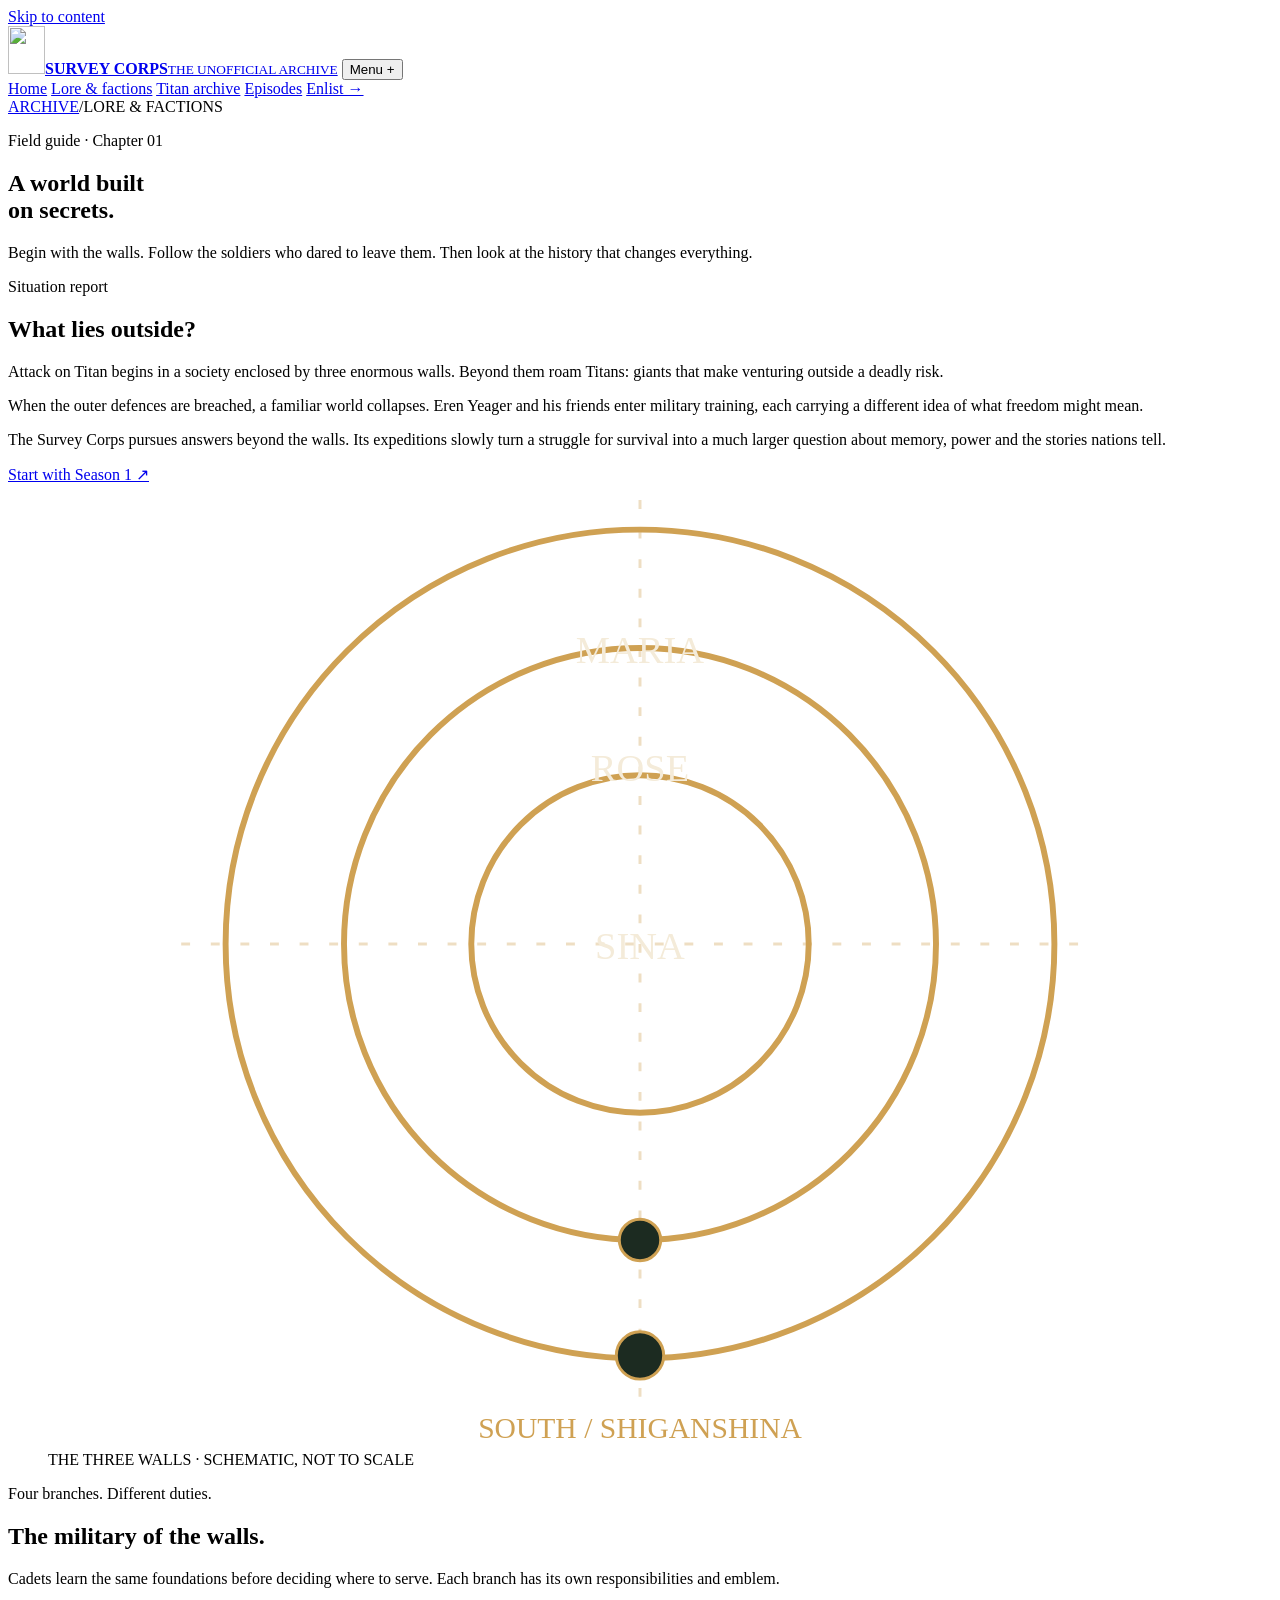
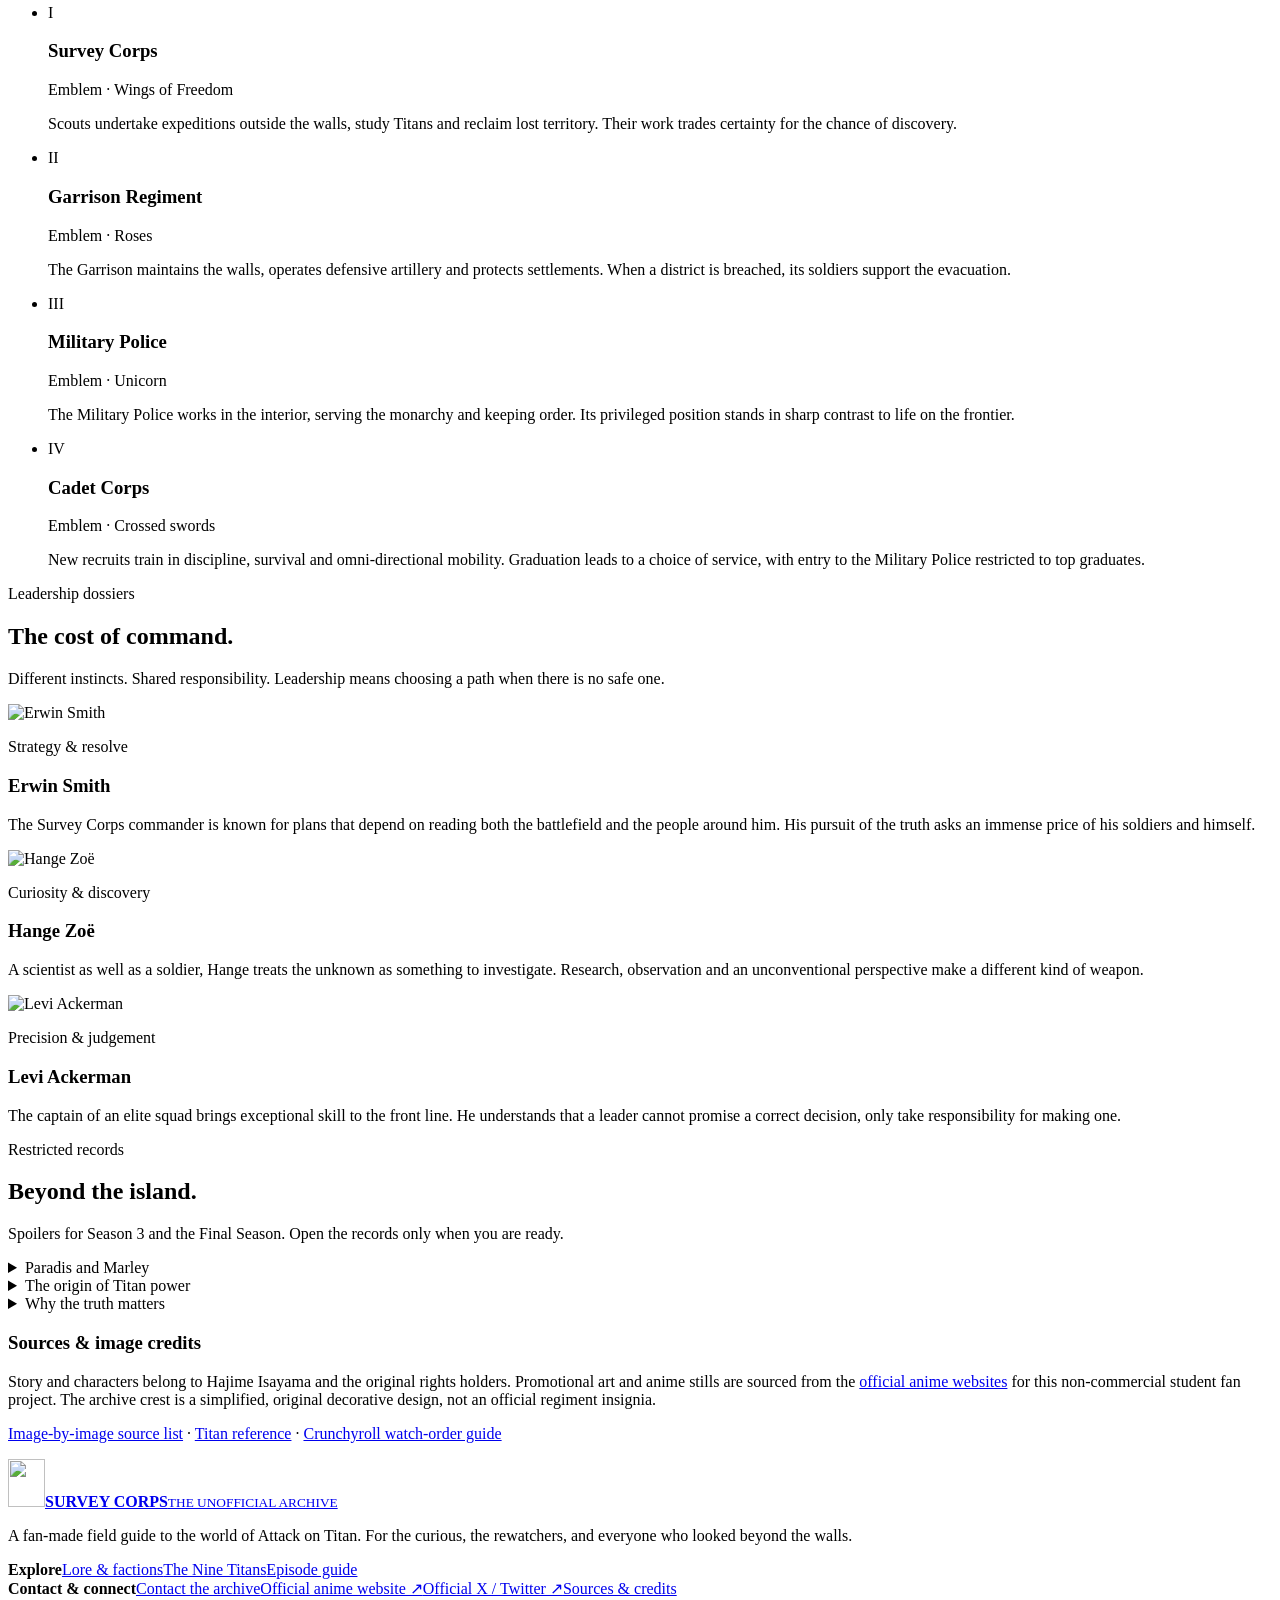
==== about.html @ bf4da9f1 "Add five-page Attack on Titan archive and report" ====
<!doctype html>
<html lang="en">
  <head>
    <meta charset="utf-8" />
    <meta name="viewport" content="width=device-width, initial-scale=1" />
    <meta
      name="description"
      content="Understand the world of Attack on Titan, its military branches and the leaders of the Survey Corps."
    />
    <meta name="theme-color" content="#1e392a" />
    <title>Lore & factions | Survey Corps Archive</title>
    <link rel="icon" href="assets/crest.svg" type="image/svg+xml" />
    <link rel="stylesheet" href="vendor/bootstrap.min.css" />
    <link rel="stylesheet" href="css/fonts.css" />
    <link rel="stylesheet" href="css/style.css" />
    <script src="js/main.js" defer></script>
  </head>
  <body>
    <a class="skip-link" href="#main">Skip to content</a>
    <header class="site-header">
      <div class="container header-inner">
        <a class="brand" href="index.html"
          ><img src="assets/crest.svg" alt="" width="37" height="48" /><span
            ><strong>SURVEY CORPS</strong
            ><small>THE UNOFFICIAL ARCHIVE</small></span
          ></a
        >
        <button
          class="menu-toggle"
          type="button"
          aria-expanded="false"
          aria-controls="main-navigation"
        >
          Menu +
        </button>
        <nav class="site-nav" id="main-navigation" aria-label="Main navigation">
          <a href="index.html">Home</a>
          <a href="about.html" aria-current="page">Lore & factions</a>
          <a href="titans.html">Titan archive</a>
          <a href="episodes.html">Episodes</a>
          <a href="join.html" class="nav-enlist">Enlist →</a>
        </nav>
      </div>
    </header>
    <main id="main">
      <section class="page-intro">
        <div class="container">
          <nav class="breadcrumb-line" aria-label="Breadcrumb">
            <a href="index.html">ARCHIVE</a><span aria-hidden="true">/</span
            ><span>LORE & FACTIONS</span>
          </nav>
          <p class="eyebrow">Field guide · Chapter 01</p>
          <h1>A world built<br />on secrets.</h1>
          <p class="lead mb-0">
            Begin with the walls. Follow the soldiers who dared to leave them.
            Then look at the history that changes everything.
          </p>
        </div>
      </section>
      <section class="section">
        <div class="container split-layout">
          <div class="lore-prose">
            <p class="eyebrow">Situation report</p>
            <h2>What lies outside?</h2>
            <p>
              Attack on Titan begins in a society enclosed by three enormous
              walls. Beyond them roam Titans: giants that make venturing outside
              a deadly risk.
            </p>
            <p>
              When the outer defences are breached, a familiar world collapses.
              Eren Yeager and his friends enter military training, each carrying
              a different idea of what freedom might mean.
            </p>
            <p>
              The Survey Corps pursues answers beyond the walls. Its expeditions
              slowly turn a struggle for survival into a much larger question
              about memory, power and the stories nations tell.
            </p>
            <a class="text-link" href="episodes.html">Start with Season 1 ↗</a>
          </div>
          <figure class="map-panel m-0">
            <svg
              viewBox="0 0 400 320"
              role="img"
              aria-labelledby="map-title map-desc"
            >
              <title id="map-title">The three concentric walls</title>
              <desc id="map-desc">
                Wall Maria is the outer ring, Wall Rose the middle ring and Wall
                Sina the inner ring. The diagram is not to scale.
              </desc>
              <g fill="none" stroke="#cfa153">
                <circle cx="200" cy="150" r="140" stroke-width="2" />
                <circle cx="200" cy="150" r="100" stroke-width="2" />
                <circle cx="200" cy="150" r="57" stroke-width="2" />
                <path
                  d="M200 0v305M45 150h310"
                  stroke-dasharray="3 7"
                  opacity=".35"
                />
                <circle cx="200" cy="289" r="8" fill="#1c2b21" />
                <circle cx="200" cy="250" r="7" fill="#1c2b21" />
              </g>
              <g
                fill="#f4ebd9"
                text-anchor="middle"
                font-family="Georgia,serif"
                font-size="13"
              >
                <text x="200" y="55">MARIA</text>
                <text x="200" y="95">ROSE</text>
                <text x="200" y="155">SINA</text>
                <text x="200" y="317" font-size="10" fill="#cfa153">
                  SOUTH / SHIGANSHINA
                </text>
              </g>
            </svg>
            <figcaption>THE THREE WALLS · SCHEMATIC, NOT TO SCALE</figcaption>
          </figure>
        </div>
      </section>
      <section class="section paper-section" id="factions">
        <div class="container">
          <div class="section-heading">
            <div>
              <p class="eyebrow">Four branches. Different duties.</p>
              <h2>The military of the walls.</h2>
            </div>
            <p>
              Cadets learn the same foundations before deciding where to serve.
              Each branch has its own responsibilities and emblem.
            </p>
          </div>
          <ul class="faction-list">
            <li>
              <span class="faction-icon" aria-hidden="true">I</span>
              <div>
                <h3>Survey Corps</h3>
                <span class="small-label">Emblem · Wings of Freedom</span>
              </div>
              <p>
                Scouts undertake expeditions outside the walls, study Titans and
                reclaim lost territory. Their work trades certainty for the
                chance of discovery.
              </p>
            </li>
            <li>
              <span class="faction-icon" aria-hidden="true">II</span>
              <div>
                <h3>Garrison Regiment</h3>
                <span class="small-label">Emblem · Roses</span>
              </div>
              <p>
                The Garrison maintains the walls, operates defensive artillery
                and protects settlements. When a district is breached, its
                soldiers support the evacuation.
              </p>
            </li>
            <li>
              <span class="faction-icon" aria-hidden="true">III</span>
              <div>
                <h3>Military Police</h3>
                <span class="small-label">Emblem · Unicorn</span>
              </div>
              <p>
                The Military Police works in the interior, serving the monarchy
                and keeping order. Its privileged position stands in sharp
                contrast to life on the frontier.
              </p>
            </li>
            <li>
              <span class="faction-icon" aria-hidden="true">IV</span>
              <div>
                <h3>Cadet Corps</h3>
                <span class="small-label">Emblem · Crossed swords</span>
              </div>
              <p>
                New recruits train in discipline, survival and omni-directional
                mobility. Graduation leads to a choice of service, with entry to
                the Military Police restricted to top graduates.
              </p>
            </li>
          </ul>
        </div>
      </section>
      <section class="section" id="commanders">
        <div class="container">
          <div class="section-heading">
            <div>
              <p class="eyebrow">Leadership dossiers</p>
              <h2>The cost of command.</h2>
            </div>
            <p>
              Different instincts. Shared responsibility. Leadership means
              choosing a path when there is no safe one.
            </p>
          </div>
          <div class="commanders">
            <article class="commander">
              <div class="commander-photo">
                <img
                  src="assets/images/erwin.png"
                  alt="Erwin Smith"
                  width="900"
                  height="507"
                  loading="lazy"
                />
              </div>
              <div>
                <p class="eyebrow">Strategy & resolve</p>
                <h3>Erwin Smith</h3>
                <p>
                  The Survey Corps commander is known for plans that depend on
                  reading both the battlefield and the people around him. His
                  pursuit of the truth asks an immense price of his soldiers and
                  himself.
                </p>
              </div>
            </article>
            <article class="commander">
              <div class="commander-photo">
                <img
                  src="assets/images/hange.png"
                  alt="Hange Zoë"
                  width="900"
                  height="507"
                  loading="lazy"
                />
              </div>
              <div>
                <p class="eyebrow">Curiosity & discovery</p>
                <h3>Hange Zoë</h3>
                <p>
                  A scientist as well as a soldier, Hange treats the unknown as
                  something to investigate. Research, observation and an
                  unconventional perspective make a different kind of weapon.
                </p>
              </div>
            </article>
            <article class="commander">
              <div class="commander-photo">
                <img
                  src="assets/images/levi.png"
                  alt="Levi Ackerman"
                  width="900"
                  height="507"
                  loading="lazy"
                />
              </div>
              <div>
                <p class="eyebrow">Precision & judgement</p>
                <h3>Levi Ackerman</h3>
                <p>
                  The captain of an elite squad brings exceptional skill to the
                  front line. He understands that a leader cannot promise a
                  correct decision, only take responsibility for making one.
                </p>
              </div>
            </article>
          </div>
        </div>
      </section>
      <section class="section pt-0">
        <div class="container">
          <p class="eyebrow">Restricted records</p>
          <h2>Beyond the island.</h2>
          <p class="spoiler-note">
            Spoilers for Season 3 and the Final Season. Open the records only
            when you are ready.
          </p>
          <details class="lore-details">
            <summary>Paradis and Marley</summary>
            <p>
              The walls stand on Paradis Island. Across the sea, Marley is a
              powerful nation that uses Titan inheritors as military assets.
              Discovering the outside world challenges the islanders’
              understanding of who they are fighting and why.
            </p>
          </details>
          <details class="lore-details">
            <summary>The origin of Titan power</summary>
            <p>
              Titan power begins with Ymir Fritz. Her legacy passes through the
              Subjects of Ymir, connecting later inheritors through the
              mysterious Paths. The Nine Titans are distinct inherited powers,
              not nine individual creatures that remain unchanged forever.
            </p>
          </details>
          <details class="lore-details">
            <summary>Why the truth matters</summary>
            <p>
              Memories can be inherited, suppressed or used as political tools.
              The series repeatedly asks how people choose a future when the
              past reaches into almost every decision.
            </p>
          </details>
          <div id="credits" class="sources-panel">
            <h3>Sources & image credits</h3>
            <p>
              Story and characters belong to Hajime Isayama and the original
              rights holders. Promotional art and anime stills are sourced from
              the
              <a
                href="https://shingeki.tv/"
                target="_blank"
                rel="noopener noreferrer"
                >official anime websites</a
              >
              for this non-commercial student fan project. The archive crest is
              a simplified, original decorative design, not an official regiment
              insignia.
            </p>
            <p>
              <a href="ASSET_SOURCES.md">Image-by-image source list</a> ·
              <a
                href="https://attackontitan.fandom.com/wiki/Nine_Titans_(Anime)"
                target="_blank"
                rel="noopener noreferrer"
                >Titan reference</a
              >
              ·
              <a
                href="https://www.crunchyroll.com/news/guides/2023/3/1/guide-attack-on-titan-watch-order"
                target="_blank"
                rel="noopener noreferrer"
                >Crunchyroll watch-order guide</a
              >
            </p>
          </div>
        </div>
      </section>
    </main>
    <footer class="site-footer">
      <div class="container">
        <div class="footer-top">
          <div class="footer-intro">
            <a class="brand" href="index.html"
              ><img src="assets/crest.svg" alt="" width="37" height="48" /><span
                ><strong>SURVEY CORPS</strong
                ><small>THE UNOFFICIAL ARCHIVE</small></span
              ></a
            >
            <p>
              A fan-made field guide to the world of Attack on Titan. For the
              curious, the rewatchers, and everyone who looked beyond the walls.
            </p>
          </div>
          <div class="footer-links">
            <div>
              <b>Explore</b><a href="about.html">Lore & factions</a
              ><a href="titans.html">The Nine Titans</a
              ><a href="episodes.html">Episode guide</a>
            </div>
            <div>
              <b>Contact & connect</b
              ><a href="join.html#contact">Contact the archive</a
              ><a
                href="https://shingeki.tv/"
                target="_blank"
                rel="noopener noreferrer"
                >Official anime website ↗</a
              ><a
                href="https://x.com/anime_shingeki"
                target="_blank"
                rel="noopener noreferrer"
                >Official X / Twitter ↗</a
              ><a href="about.html#credits">Sources & credits</a>
            </div>
          </div>
        </div>
        <div class="footer-bottom">
          <span>© 2026 Survey Corps Archive · SE-2540 student project.</span
          ><span
            >Attack on Titan © Hajime Isayama / Kodansha and the anime
            production committees. Unofficial fan site.</span
          >
        </div>
      </div>
    </footer>
  </body>
</html>
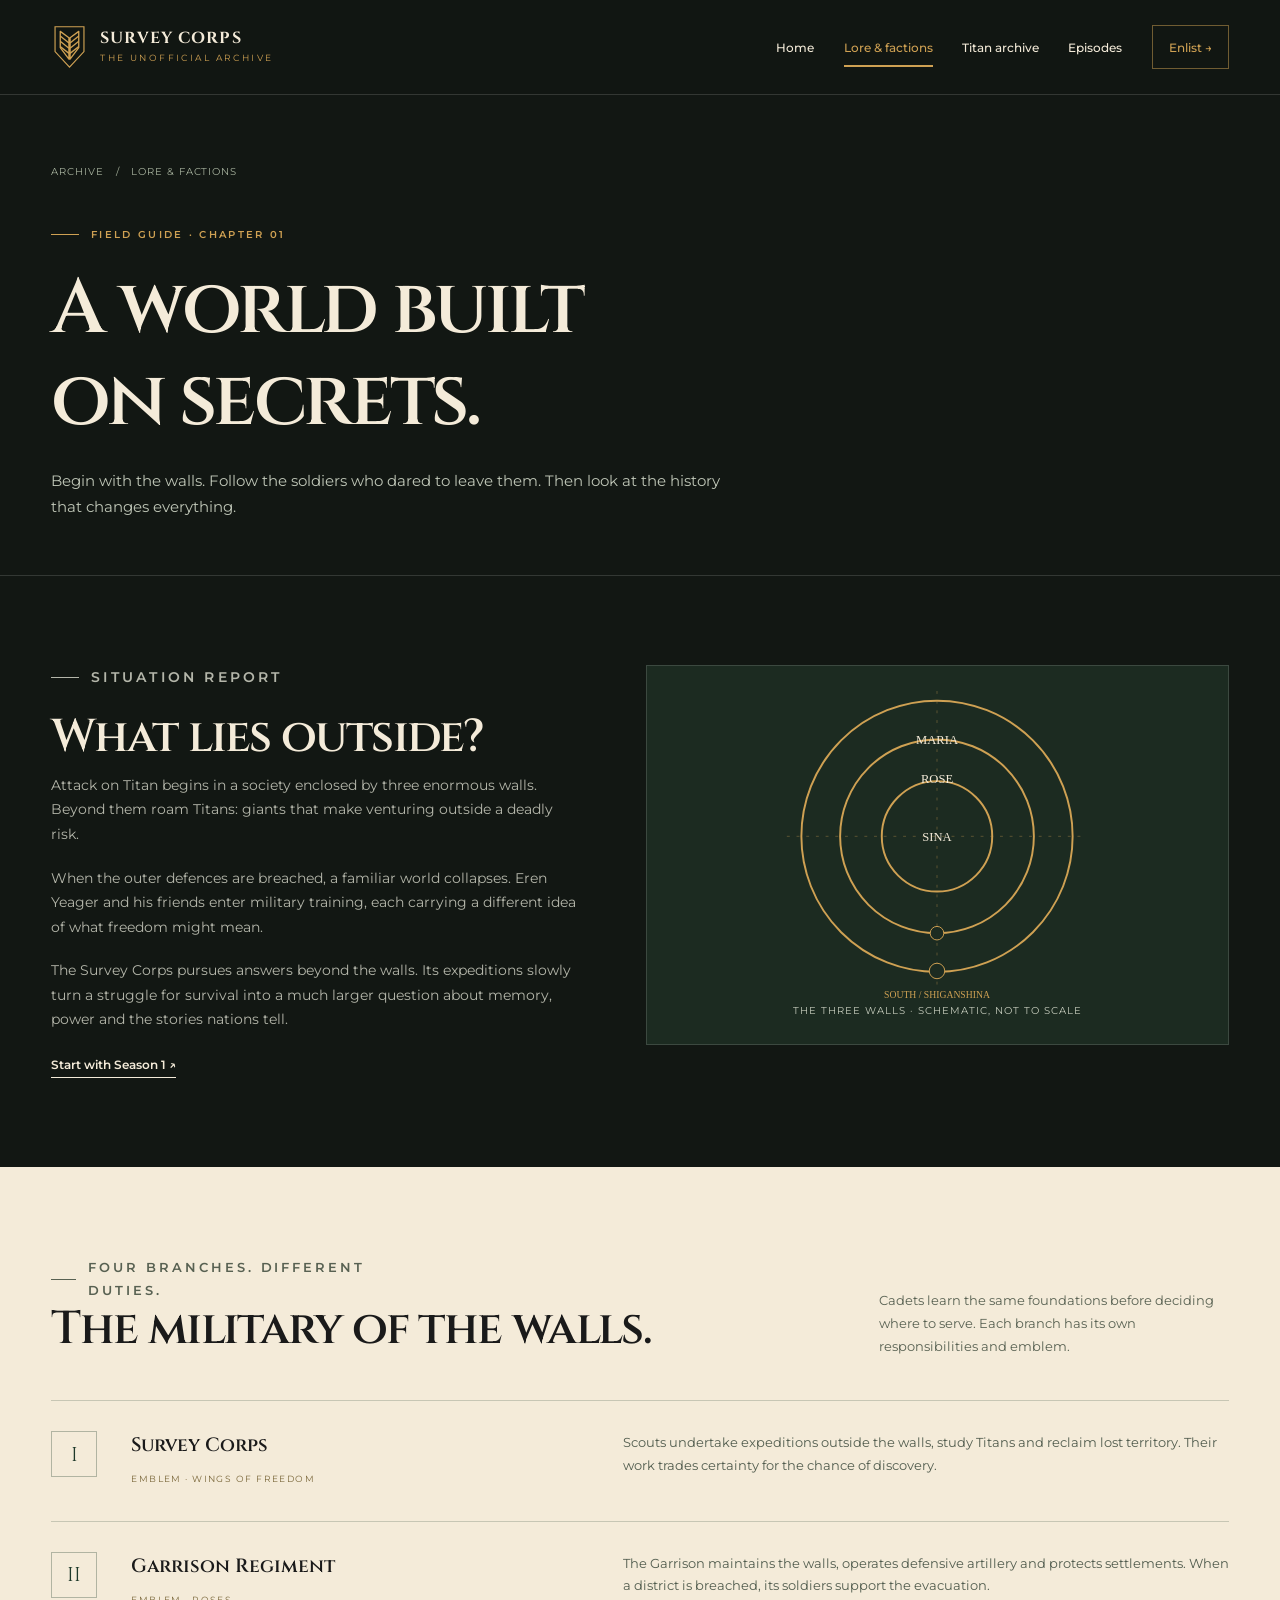
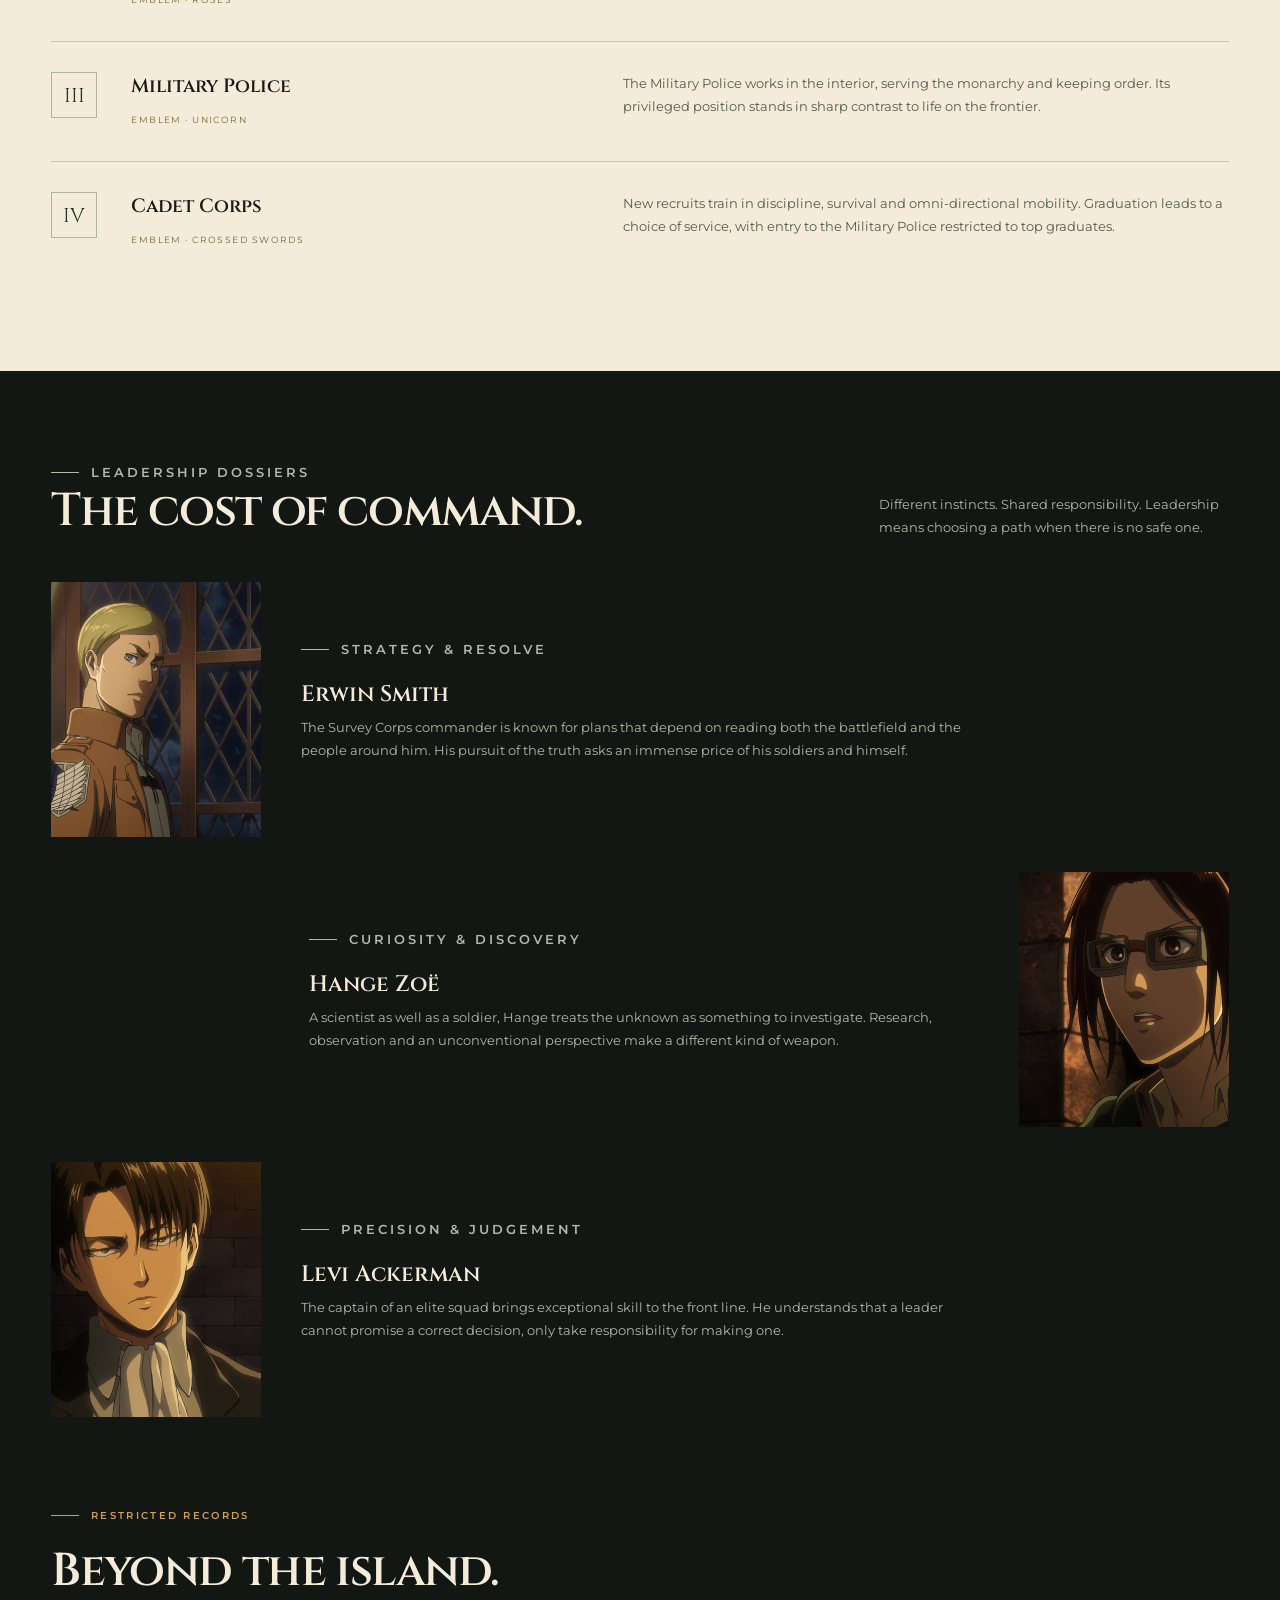
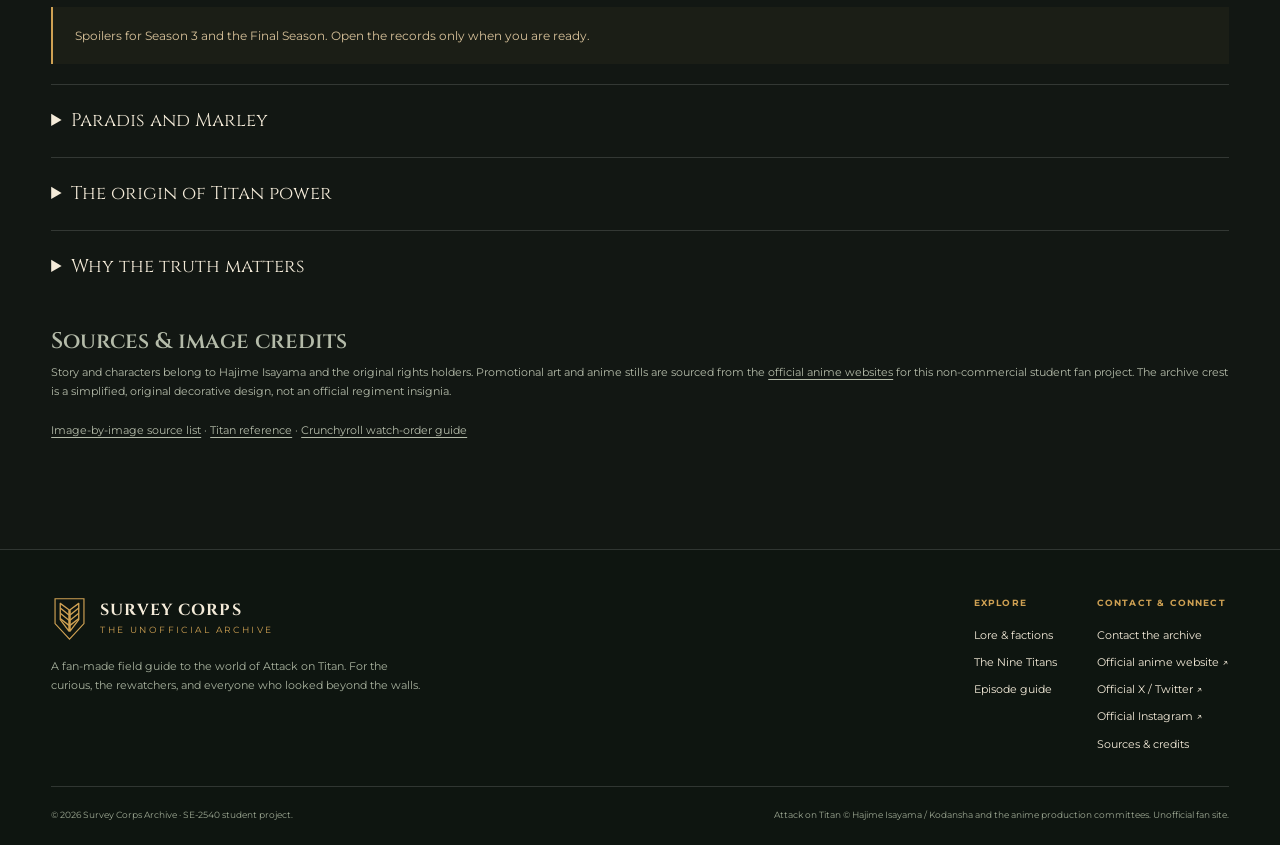
==== commit d6b6693c: "Finalize gallery captions, social links and verification" ====
--- a/about.html
+++ b/about.html
@@ -365,6 +365,7 @@
                 target="_blank"
                 rel="noopener noreferrer"
                 >Official X / Twitter ↗</a
+              ><a href="https://www.instagram.com/anime_shingeki_official" target="_blank" rel="noopener noreferrer">Official Instagram ↗</a
               ><a href="about.html#credits">Sources & credits</a>
             </div>
           </div>
--- a/css/fonts.css
+++ b/css/fonts.css
@@ -0,0 +1,56 @@
+@font-face {
+  font-family: "Cinzel";
+  font-style: normal;
+  font-weight: 400;
+  font-display: swap;
+  src: url(../assets/fonts/font-0.ttf) format("truetype");
+}
+@font-face {
+  font-family: "Cinzel";
+  font-style: normal;
+  font-weight: 500;
+  font-display: swap;
+  src: url(../assets/fonts/font-1.ttf) format("truetype");
+}
+@font-face {
+  font-family: "Cinzel";
+  font-style: normal;
+  font-weight: 600;
+  font-display: swap;
+  src: url(../assets/fonts/font-2.ttf) format("truetype");
+}
+@font-face {
+  font-family: "Cinzel";
+  font-style: normal;
+  font-weight: 700;
+  font-display: swap;
+  src: url(../assets/fonts/font-3.ttf) format("truetype");
+}
+@font-face {
+  font-family: "Montserrat";
+  font-style: normal;
+  font-weight: 400;
+  font-display: swap;
+  src: url(../assets/fonts/font-4.ttf) format("truetype");
+}
+@font-face {
+  font-family: "Montserrat";
+  font-style: normal;
+  font-weight: 500;
+  font-display: swap;
+  src: url(../assets/fonts/font-5.ttf) format("truetype");
+}
+@font-face {
+  font-family: "Montserrat";
+  font-style: normal;
+  font-weight: 600;
+  font-display: swap;
+  src: url(../assets/fonts/font-6.ttf) format("truetype");
+}
+@font-face {
+  font-family: "Montserrat";
+  font-style: normal;
+  font-weight: 700;
+  font-display: swap;
+  src: url(../assets/fonts/font-7.ttf) format("truetype");
+}
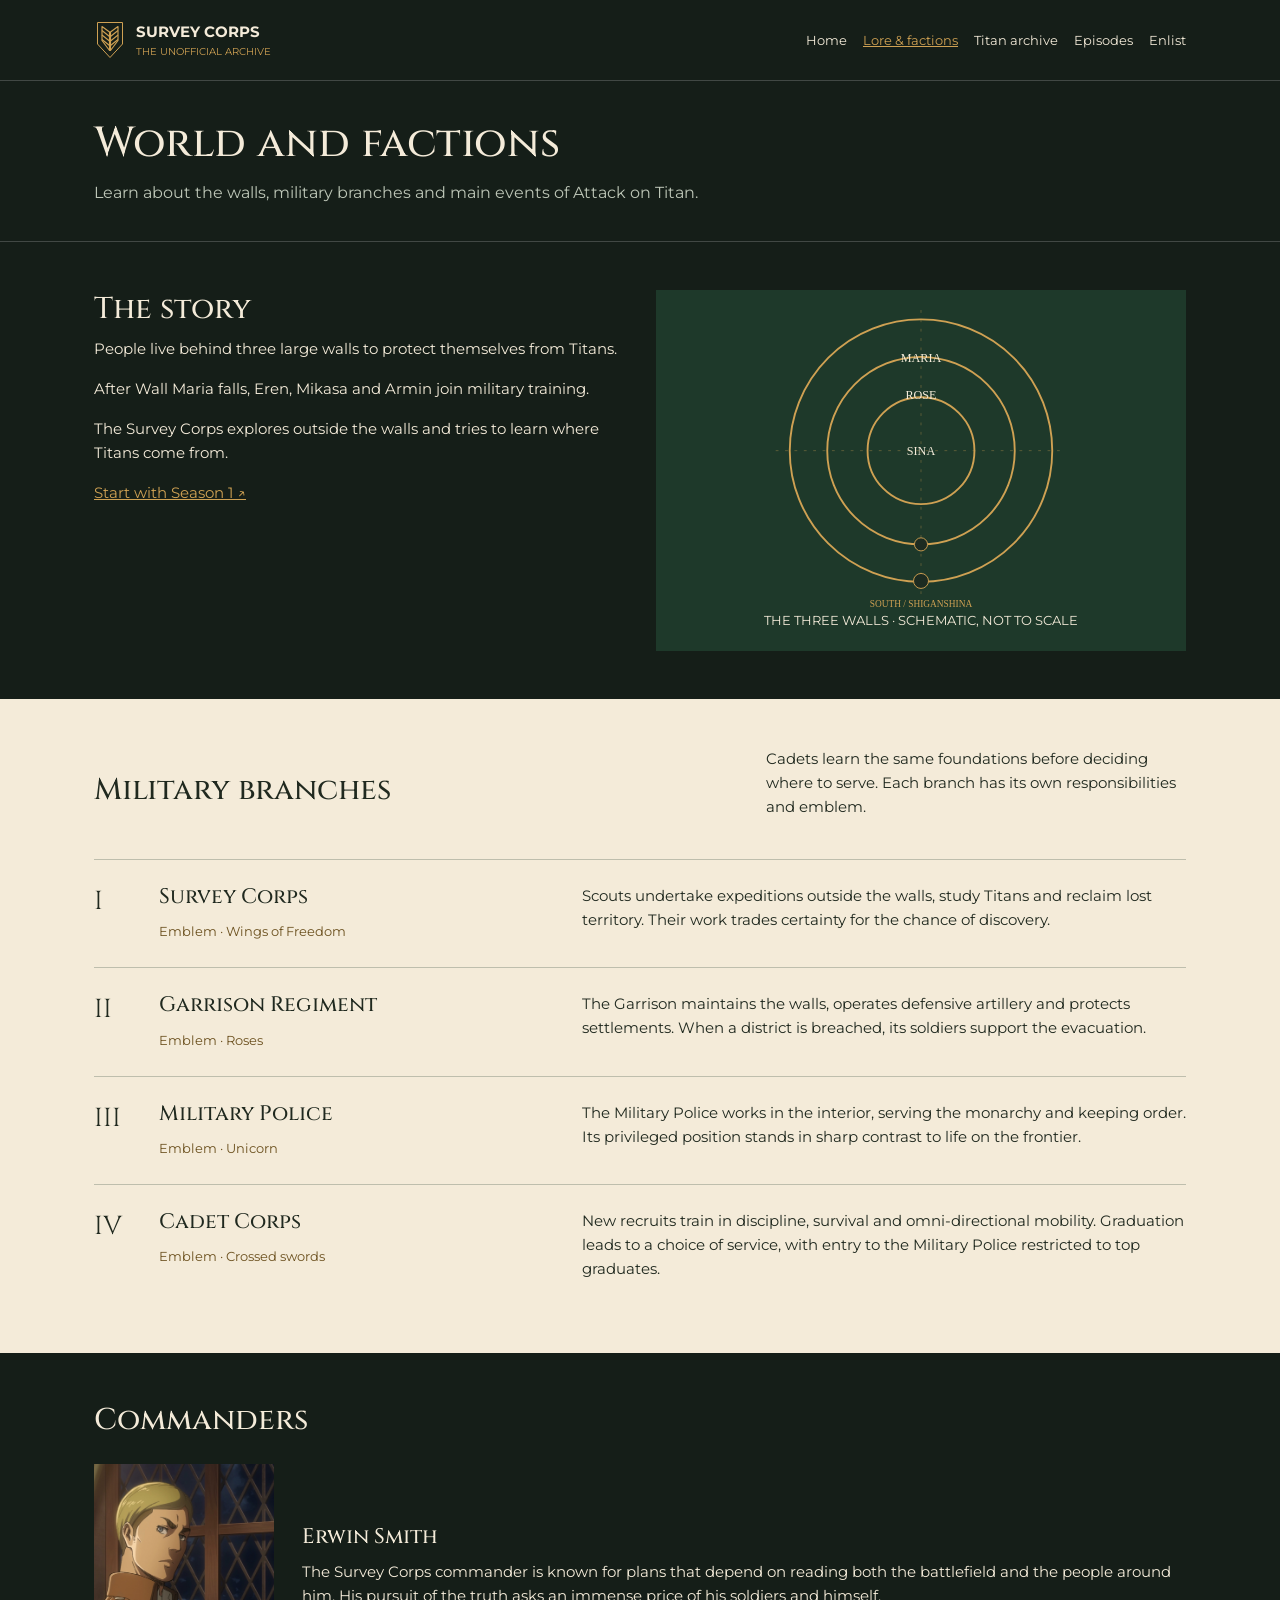
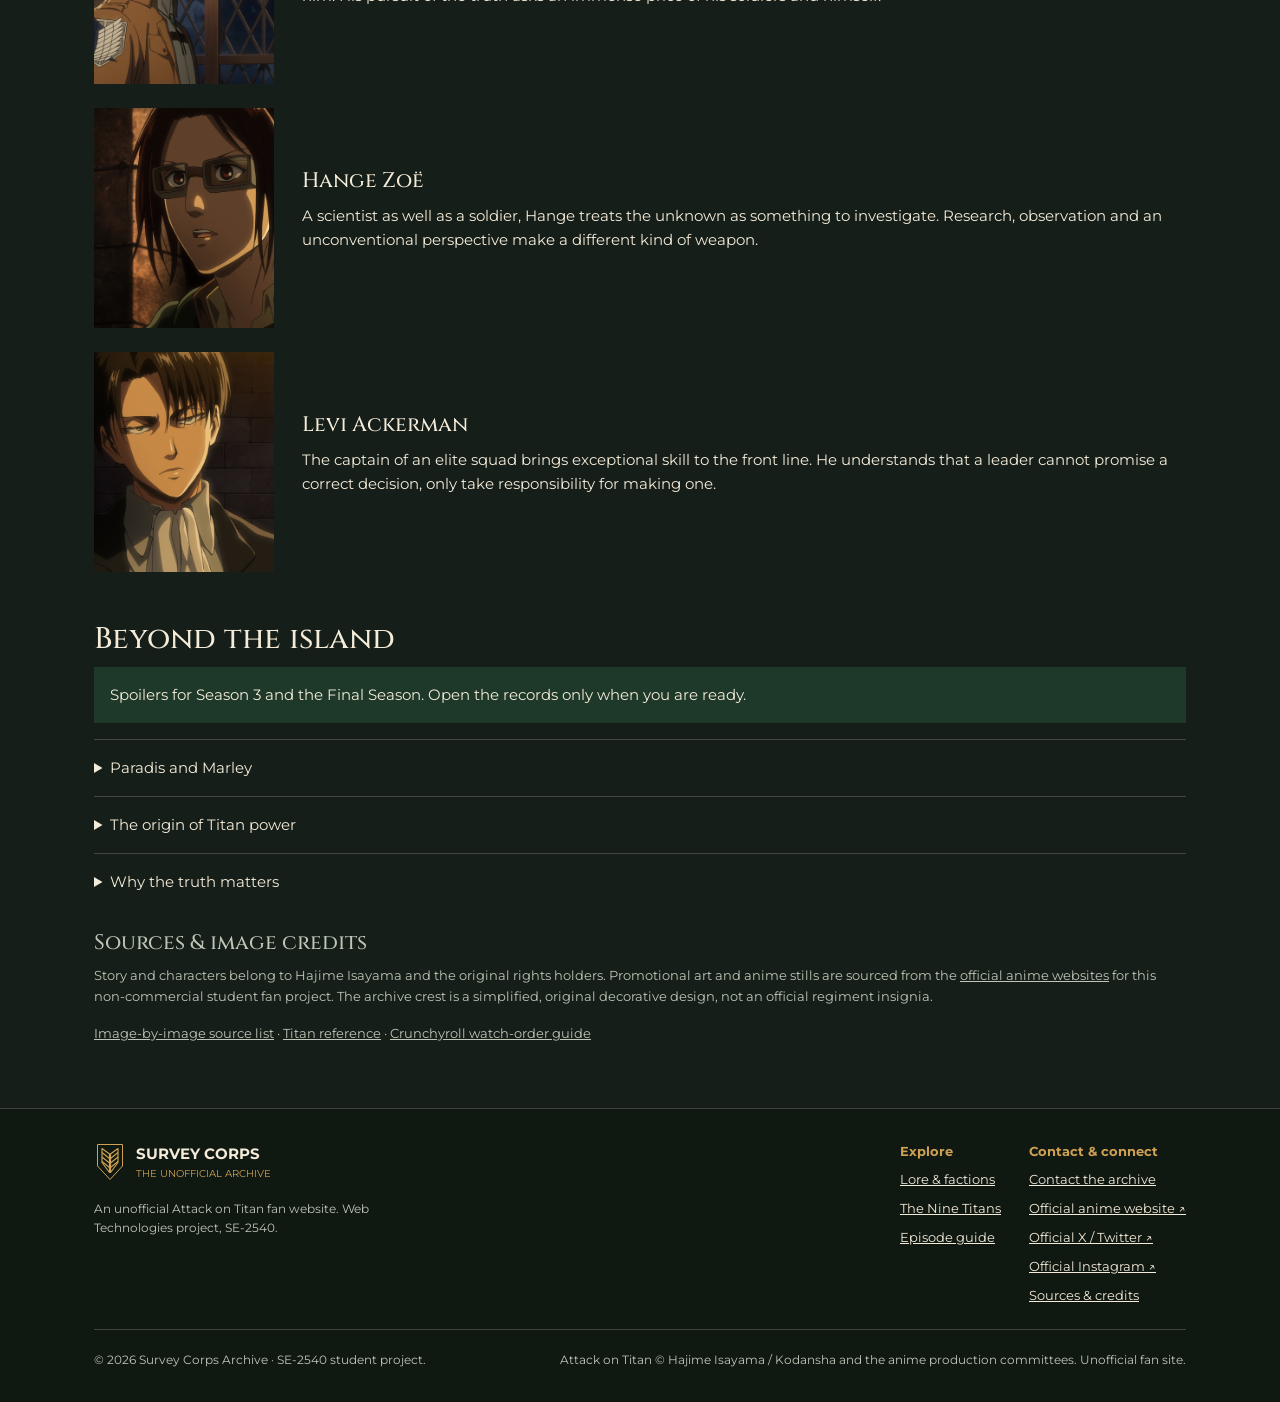
==== commit 490c0f8f: "Update pages and README for endterm project" ====
--- a/about.html
+++ b/about.html
@@ -1,113 +1,73 @@
 <!doctype html>
 <html lang="en">
   <head>
-    <meta charset="utf-8" />
-    <meta name="viewport" content="width=device-width, initial-scale=1" />
-    <meta
-      name="description"
-      content="Understand the world of Attack on Titan, its military branches and the leaders of the Survey Corps."
-    />
-    <meta name="theme-color" content="#1e392a" />
-    <title>Lore & factions | Survey Corps Archive</title>
-    <link rel="icon" href="assets/crest.svg" type="image/svg+xml" />
-    <link rel="stylesheet" href="vendor/bootstrap.min.css" />
-    <link rel="stylesheet" href="css/fonts.css" />
-    <link rel="stylesheet" href="css/style.css" />
-    <script src="js/main.js" defer></script>
+    <meta charset="utf-8">
+    <meta name="viewport" content="width=device-width, initial-scale=1">
+    <meta name="description" content="Understand the world of Attack on Titan, its military branches and the leaders of the Survey Corps.">
+    <meta name="theme-color" content="#1e392a">
+    <title>Lore &amp; factions | Survey Corps Archive</title>
+    <link rel="icon" href="assets/crest.svg" type="image/svg+xml">
+    <link rel="stylesheet" href="vendor/bootstrap.min.css">
+    <link rel="stylesheet" href="css/fonts.css">
+    <link rel="stylesheet" href="css/style.css">
+    <script src="vendor/jquery.min.js" defer></script>
+    <script src="js/script.js" defer></script>
   </head>
   <body>
     <a class="skip-link" href="#main">Skip to content</a>
     <header class="site-header">
       <div class="container header-inner">
-        <a class="brand" href="index.html"
-          ><img src="assets/crest.svg" alt="" width="37" height="48" /><span
-            ><strong>SURVEY CORPS</strong
-            ><small>THE UNOFFICIAL ARCHIVE</small></span
-          ></a
-        >
-        <button
-          class="menu-toggle"
-          type="button"
-          aria-expanded="false"
-          aria-controls="main-navigation"
-        >
+        <a class="brand" href="index.html">
+          <img src="assets/crest.svg" alt="" width="37" height="48">
+          <span>
+            <strong>SURVEY CORPS</strong>
+            <small>THE UNOFFICIAL ARCHIVE</small>
+          </span>
+        </a>
+        <button class="menu-toggle" type="button" aria-expanded="false" aria-controls="main-navigation">
           Menu +
         </button>
         <nav class="site-nav" id="main-navigation" aria-label="Main navigation">
           <a href="index.html">Home</a>
-          <a href="about.html" aria-current="page">Lore & factions</a>
+          <a href="about.html" aria-current="page">Lore &amp; factions</a>
           <a href="titans.html">Titan archive</a>
           <a href="episodes.html">Episodes</a>
-          <a href="join.html" class="nav-enlist">Enlist →</a>
+          <a href="join.html" class="nav-enlist">Enlist</a>
         </nav>
       </div>
     </header>
     <main id="main">
       <section class="page-intro">
         <div class="container">
-          <nav class="breadcrumb-line" aria-label="Breadcrumb">
-            <a href="index.html">ARCHIVE</a><span aria-hidden="true">/</span
-            ><span>LORE & FACTIONS</span>
-          </nav>
-          <p class="eyebrow">Field guide · Chapter 01</p>
-          <h1>A world built<br />on secrets.</h1>
-          <p class="lead mb-0">
-            Begin with the walls. Follow the soldiers who dared to leave them.
-            Then look at the history that changes everything.
-          </p>
+          <h1>World and factions</h1>
+          <p class="lead mb-0">Learn about the walls, military branches and main events of Attack on Titan.</p>
         </div>
       </section>
       <section class="section">
         <div class="container split-layout">
           <div class="lore-prose">
-            <p class="eyebrow">Situation report</p>
-            <h2>What lies outside?</h2>
-            <p>
-              Attack on Titan begins in a society enclosed by three enormous
-              walls. Beyond them roam Titans: giants that make venturing outside
-              a deadly risk.
-            </p>
-            <p>
-              When the outer defences are breached, a familiar world collapses.
-              Eren Yeager and his friends enter military training, each carrying
-              a different idea of what freedom might mean.
-            </p>
-            <p>
-              The Survey Corps pursues answers beyond the walls. Its expeditions
-              slowly turn a struggle for survival into a much larger question
-              about memory, power and the stories nations tell.
-            </p>
+            <h2>The story</h2>
+            <p>People live behind three large walls to protect themselves from Titans.</p>
+            <p>After Wall Maria falls, Eren, Mikasa and Armin join military training.</p>
+            <p>The Survey Corps explores outside the walls and tries to learn where Titans come from.</p>
             <a class="text-link" href="episodes.html">Start with Season 1 ↗</a>
           </div>
           <figure class="map-panel m-0">
-            <svg
-              viewBox="0 0 400 320"
-              role="img"
-              aria-labelledby="map-title map-desc"
-            >
+            <svg viewbox="0 0 400 320" role="img" aria-labelledby="map-title map-desc">
               <title id="map-title">The three concentric walls</title>
               <desc id="map-desc">
                 Wall Maria is the outer ring, Wall Rose the middle ring and Wall
                 Sina the inner ring. The diagram is not to scale.
               </desc>
               <g fill="none" stroke="#cfa153">
-                <circle cx="200" cy="150" r="140" stroke-width="2" />
-                <circle cx="200" cy="150" r="100" stroke-width="2" />
-                <circle cx="200" cy="150" r="57" stroke-width="2" />
-                <path
-                  d="M200 0v305M45 150h310"
-                  stroke-dasharray="3 7"
-                  opacity=".35"
-                />
-                <circle cx="200" cy="289" r="8" fill="#1c2b21" />
-                <circle cx="200" cy="250" r="7" fill="#1c2b21" />
+                <circle cx="200" cy="150" r="140" stroke-width="2"></circle>
+                <circle cx="200" cy="150" r="100" stroke-width="2"></circle>
+                <circle cx="200" cy="150" r="57" stroke-width="2"></circle>
+                <path d="M200 0v305M45 150h310" stroke-dasharray="3 7" opacity=".35"></path>
+                <circle cx="200" cy="289" r="8" fill="#1c2b21"></circle>
+                <circle cx="200" cy="250" r="7" fill="#1c2b21"></circle>
               </g>
-              <g
-                fill="#f4ebd9"
-                text-anchor="middle"
-                font-family="Georgia,serif"
-                font-size="13"
-              >
+              <g fill="#f4ebd9" text-anchor="middle" font-family="Georgia,serif" font-size="13">
                 <text x="200" y="55">MARIA</text>
                 <text x="200" y="95">ROSE</text>
                 <text x="200" y="155">SINA</text>
@@ -124,8 +84,7 @@
         <div class="container">
           <div class="section-heading">
             <div>
-              <p class="eyebrow">Four branches. Different duties.</p>
-              <h2>The military of the walls.</h2>
+              <h2>Military branches</h2>
             </div>
             <p>
               Cadets learn the same foundations before deciding where to serve.
@@ -188,27 +147,15 @@
         <div class="container">
           <div class="section-heading">
             <div>
-              <p class="eyebrow">Leadership dossiers</p>
-              <h2>The cost of command.</h2>
-            </div>
-            <p>
-              Different instincts. Shared responsibility. Leadership means
-              choosing a path when there is no safe one.
-            </p>
+              <h2>Commanders</h2>
+            </div>
           </div>
           <div class="commanders">
             <article class="commander">
               <div class="commander-photo">
-                <img
-                  src="assets/images/erwin.png"
-                  alt="Erwin Smith"
-                  width="900"
-                  height="507"
-                  loading="lazy"
-                />
-              </div>
-              <div>
-                <p class="eyebrow">Strategy & resolve</p>
+                <img src="assets/images/erwin.png" alt="Erwin Smith" width="900" height="507" loading="lazy">
+              </div>
+              <div>
                 <h3>Erwin Smith</h3>
                 <p>
                   The Survey Corps commander is known for plans that depend on
@@ -220,16 +167,9 @@
             </article>
             <article class="commander">
               <div class="commander-photo">
-                <img
-                  src="assets/images/hange.png"
-                  alt="Hange Zoë"
-                  width="900"
-                  height="507"
-                  loading="lazy"
-                />
-              </div>
-              <div>
-                <p class="eyebrow">Curiosity & discovery</p>
+                <img src="assets/images/hange.png" alt="Hange Zoë" width="900" height="507" loading="lazy">
+              </div>
+              <div>
                 <h3>Hange Zoë</h3>
                 <p>
                   A scientist as well as a soldier, Hange treats the unknown as
@@ -240,16 +180,9 @@
             </article>
             <article class="commander">
               <div class="commander-photo">
-                <img
-                  src="assets/images/levi.png"
-                  alt="Levi Ackerman"
-                  width="900"
-                  height="507"
-                  loading="lazy"
-                />
-              </div>
-              <div>
-                <p class="eyebrow">Precision & judgement</p>
+                <img src="assets/images/levi.png" alt="Levi Ackerman" width="900" height="507" loading="lazy">
+              </div>
+              <div>
                 <h3>Levi Ackerman</h3>
                 <p>
                   The captain of an elite squad brings exceptional skill to the
@@ -263,8 +196,7 @@
       </section>
       <section class="section pt-0">
         <div class="container">
-          <p class="eyebrow">Restricted records</p>
-          <h2>Beyond the island.</h2>
+          <h2>Beyond the island</h2>
           <p class="spoiler-note">
             Spoilers for Season 3 and the Final Season. Open the records only
             when you are ready.
@@ -296,36 +228,21 @@
             </p>
           </details>
           <div id="credits" class="sources-panel">
-            <h3>Sources & image credits</h3>
+            <h3>Sources &amp; image credits</h3>
             <p>
               Story and characters belong to Hajime Isayama and the original
               rights holders. Promotional art and anime stills are sourced from
               the
-              <a
-                href="https://shingeki.tv/"
-                target="_blank"
-                rel="noopener noreferrer"
-                >official anime websites</a
-              >
+              <a href="https://shingeki.tv/" target="_blank" rel="noopener noreferrer">official anime websites</a>
               for this non-commercial student fan project. The archive crest is
               a simplified, original decorative design, not an official regiment
               insignia.
             </p>
             <p>
               <a href="ASSET_SOURCES.md">Image-by-image source list</a> ·
-              <a
-                href="https://attackontitan.fandom.com/wiki/Nine_Titans_(Anime)"
-                target="_blank"
-                rel="noopener noreferrer"
-                >Titan reference</a
-              >
+              <a href="https://attackontitan.fandom.com/wiki/Nine_Titans_(Anime)" target="_blank" rel="noopener noreferrer">Titan reference</a>
               ·
-              <a
-                href="https://www.crunchyroll.com/news/guides/2023/3/1/guide-attack-on-titan-watch-order"
-                target="_blank"
-                rel="noopener noreferrer"
-                >Crunchyroll watch-order guide</a
-              >
+              <a href="https://www.crunchyroll.com/news/guides/2023/3/1/guide-attack-on-titan-watch-order" target="_blank" rel="noopener noreferrer">Crunchyroll watch-order guide</a>
             </p>
           </div>
         </div>
@@ -335,47 +252,36 @@
       <div class="container">
         <div class="footer-top">
           <div class="footer-intro">
-            <a class="brand" href="index.html"
-              ><img src="assets/crest.svg" alt="" width="37" height="48" /><span
-                ><strong>SURVEY CORPS</strong
-                ><small>THE UNOFFICIAL ARCHIVE</small></span
-              ></a
-            >
-            <p>
-              A fan-made field guide to the world of Attack on Titan. For the
-              curious, the rewatchers, and everyone who looked beyond the walls.
-            </p>
+            <a class="brand" href="index.html">
+              <img src="assets/crest.svg" alt="" width="37" height="48">
+              <span>
+                <strong>SURVEY CORPS</strong>
+                <small>THE UNOFFICIAL ARCHIVE</small>
+              </span>
+            </a>
+            <p>An unofficial Attack on Titan fan website. Web Technologies project, SE-2540.</p>
           </div>
           <div class="footer-links">
             <div>
-              <b>Explore</b><a href="about.html">Lore & factions</a
-              ><a href="titans.html">The Nine Titans</a
-              ><a href="episodes.html">Episode guide</a>
-            </div>
-            <div>
-              <b>Contact & connect</b
-              ><a href="join.html#contact">Contact the archive</a
-              ><a
-                href="https://shingeki.tv/"
-                target="_blank"
-                rel="noopener noreferrer"
-                >Official anime website ↗</a
-              ><a
-                href="https://x.com/anime_shingeki"
-                target="_blank"
-                rel="noopener noreferrer"
-                >Official X / Twitter ↗</a
-              ><a href="https://www.instagram.com/anime_shingeki_official" target="_blank" rel="noopener noreferrer">Official Instagram ↗</a
-              ><a href="about.html#credits">Sources & credits</a>
+              <b>Explore</b>
+              <a href="about.html">Lore &amp; factions</a>
+              <a href="titans.html">The Nine Titans</a>
+              <a href="episodes.html">Episode guide</a>
+            </div>
+            <div>
+              <b>Contact &amp; connect</b>
+              <a href="join.html#contact">Contact the archive</a>
+              <a href="https://shingeki.tv/" target="_blank" rel="noopener noreferrer">Official anime website ↗</a>
+              <a href="https://x.com/anime_shingeki" target="_blank" rel="noopener noreferrer">Official X / Twitter ↗</a>
+              <a href="https://www.instagram.com/anime_shingeki_official" target="_blank" rel="noopener noreferrer">Official Instagram ↗</a>
+              <a href="about.html#credits">Sources &amp; credits</a>
             </div>
           </div>
         </div>
         <div class="footer-bottom">
-          <span>© 2026 Survey Corps Archive · SE-2540 student project.</span
-          ><span
-            >Attack on Titan © Hajime Isayama / Kodansha and the anime
-            production committees. Unofficial fan site.</span
-          >
+          <span>© 2026 Survey Corps Archive · SE-2540 student project.</span>
+          <span>Attack on Titan © Hajime Isayama / Kodansha and the anime
+            production committees. Unofficial fan site.</span>
         </div>
       </div>
     </footer>
--- a/css/style.css
+++ b/css/style.css
@@ -0,0 +1,256 @@
+:root {
+  --forest: #1e392a;
+  --gold: #cfa153;
+  --paper: #f4ebd9;
+  --muted: #bdc6b7;
+  --line: #ffffff30;
+}
+* { box-sizing: border-box; }
+html { scroll-padding-top: 100px; }
+body {
+  margin: 0;
+  background: #151e18;
+  color: var(--paper);
+  font: 15px/1.6 "Montserrat", Arial, sans-serif;
+}
+img { display: block; max-width: 100%; }
+a { color: inherit; }
+a:hover { color: var(--gold); }
+button, input, select, textarea { font: inherit; }
+button, summary { cursor: pointer; }
+:focus-visible { outline: 3px solid var(--gold); outline-offset: 3px; }
+h1, h2, h3, h4 { font-family: "Cinzel", Georgia, serif; line-height: 1.3; }
+h1 { font-size: 42px; }
+h2 { font-size: 30px; }
+h3 { font-size: 21px; }
+.container { max-width: 1140px; padding-inline: 24px; }
+.muted, .form-help, .table-footnote, .sources-panel { color: var(--muted); }
+.small-label, .meta { color: var(--gold); font-size: 13px; }
+.skip-link {
+  position: fixed;
+  top: -60px;
+  left: 10px;
+  z-index: 30;
+  padding: 10px;
+  background: var(--paper);
+  color: #151e18;
+}
+.skip-link:focus { top: 10px; }
+
+/* Navigation */
+.site-header {
+  position: sticky;
+  top: 0;
+  z-index: 10;
+  background: #151e18;
+  border-bottom: 1px solid var(--line);
+}
+.header-inner, .brand, .site-nav, .hero-actions, .form-actions, .filter-buttons, .viewer-controls {
+  display: flex;
+  align-items: center;
+  gap: 16px;
+}
+.header-inner { justify-content: space-between; min-height: 80px; }
+.brand { text-decoration: none; gap: 10px; }
+.brand img { width: 32px; height: 42px; }
+.brand strong, .brand small { display: block; }
+.brand strong { font-size: 15px; }
+.brand small { color: var(--gold); font-size: 10px; }
+.site-nav a { font-size: 13px; text-decoration: none; }
+.site-nav a[aria-current="page"] { color: var(--gold); text-decoration: underline; }
+.menu-toggle { display: none; }
+.btn, .menu-toggle, .dossier-button, .dialog-close, .viewer-controls button {
+  border-radius: 4px;
+  border: 1px solid var(--gold);
+  padding: 8px 14px;
+  background: transparent;
+  color: var(--paper);
+  font-size: 13px;
+}
+.btn-gold, .filter-buttons .active { background: var(--gold); color: #151e18; }
+.btn:hover, .dossier-button:hover, .viewer-controls button:hover { background: #36543e; color: white; }
+.text-link { color: var(--gold); }
+.hero-actions, .form-actions, .filter-buttons { flex-wrap: wrap; margin-top: 20px; }
+.section { padding-block: 48px; }
+.section-heading {
+  display: flex;
+  justify-content: space-between;
+  align-items: center;
+  gap: 28px;
+  margin-bottom: 24px;
+}
+.section-heading p { max-width: 420px; }
+.section-heading h2 { margin-bottom: 0; }
+
+/* Home */
+.hero { position: relative; background: var(--forest); overflow: hidden; }
+.hero-art {
+  position: absolute;
+  right: 0;
+  width: 48%;
+  height: 100%;
+  object-fit: cover;
+  opacity: 0.45;
+}
+.hero-content { position: relative; padding-block: 70px; }
+.hero h1 { font-size: 54px; }
+.hero .intro { max-width: 460px; }
+.archive-strip { background: var(--forest); }
+.archive-strip .container { display: grid; grid-template-columns: repeat(3, 1fr); }
+.strip-item { padding: 18px 0; text-align: center; }
+.strip-item b { margin-right: 10px; font-size: 24px; }
+.strip-item span { font-size: 13px; }
+.paper-section { background: var(--paper); color: #20291f; }
+.paper-section .small-label { color: #6b501e; }
+.walls-grid, .character-grid, .explore-grid {
+  display: grid;
+  grid-template-columns: repeat(3, minmax(0, 1fr));
+  gap: 24px;
+}
+.wall-card { background: var(--forest); color: var(--paper); padding-bottom: 20px; }
+.wall-card img { width: 100%; height: 170px; object-fit: cover; }
+.wall-card h3, .wall-card p, .wall-card .small-label { margin: 16px 20px 0; }
+.wall-card .small-label { display: block; color: var(--gold); }
+.world-note, .table-footnote, .sources-panel { font-size: 13px; margin-top: 20px; }
+.character-grid { grid-template-columns: repeat(4, minmax(0, 1fr)); }
+.character-image { height: 240px; background: #293c2c; }
+.character-image img, .commander-photo img { width: 100%; height: 100%; object-fit: cover; }
+.character-card h3 { margin-top: 16px; }
+.character-card p { font-size: 13px; }
+.manifesto { padding: 32px 24px; text-align: center; background: var(--forest); }
+.manifesto blockquote { font: 24px "Cinzel", Georgia, serif; }
+.manifesto p { margin: 0; color: var(--gold); }
+.explore-grid { grid-template-columns: repeat(2, minmax(0, 1fr)); }
+.explore-card { display: flex; gap: 16px; padding: 20px; border: 1px solid var(--line); text-decoration: none; }
+.explore-card p { color: var(--muted); margin-bottom: 0; }
+.explore-card > span { color: var(--gold); }
+
+/* Lore and episodes */
+.page-intro { padding-block: 36px; border-bottom: 1px solid var(--line); }
+.page-intro .lead { max-width: 700px; font-size: 16px; color: var(--muted); }
+.split-layout, .join-layout, .episode-layout { display: grid; grid-template-columns: 2fr 1fr; gap: 32px; }
+.split-layout { grid-template-columns: 1fr 1fr; }
+.map-panel { padding: 20px; background: var(--forest); text-align: center; }
+.map-panel svg { width: 100%; height: 300px; }
+.map-panel figcaption { font-size: 13px; }
+.faction-list { list-style: none; padding: 0; margin: 0; }
+.faction-list li { display: grid; grid-template-columns: 45px 1fr 1.5fr; gap: 20px; padding: 24px 0; border-top: 1px solid #1e392a40; }
+.faction-icon { font: 26px "Cinzel", Georgia, serif; }
+.faction-list p { margin: 0; }
+.commanders { display: grid; gap: 24px; }
+.commander { display: grid; grid-template-columns: 180px 1fr; gap: 28px; align-items: center; }
+.commander-photo { height: 220px; background: var(--forest); }
+.spoiler-note, .watch-note { padding: 16px; background: var(--forest); }
+.lore-details { padding: 16px 0; border-top: 1px solid var(--line); }
+.lore-details p { margin: 12px 0 0; }
+.season-card { background: #233427; color: var(--paper); border: 1px solid var(--line); }
+.season-cover { width: 100%; height: 260px; object-fit: cover; object-position: center 20%; }
+.season-card h2 { font-size: 24px; }
+.season-card .card-body { padding: 20px; }
+.season-card details { border-top: 1px solid var(--line); padding-top: 12px; }
+.episode-ranges { list-style: none; padding: 0; margin: 16px 0; }
+.episode-ranges li { display: flex; gap: 16px; padding: 8px 0; border-bottom: 1px solid var(--line); font-size: 13px; }
+.episode-ranges span:first-child { min-width: 60px; color: var(--gold); }
+.sticky-sidebar { position: sticky; top: 100px; align-self: start; }
+.sticky-sidebar h2 { font-size: 22px; }
+.soundtrack { padding: 12px 0; border-bottom: 1px solid var(--line); }
+.soundtrack b, .soundtrack small { display: block; }
+.soundtrack small { color: var(--muted); }
+.tag-list { display: flex; flex-wrap: wrap; gap: 12px; list-style: none; padding: 0; }
+
+/* Forms and the Titan table */
+.form-panel, .titan-editor { padding: 24px; background: #233427; border: 1px solid var(--line); }
+.form-panel h2, .join-aside h2 { font-size: 26px; }
+.form-control, .form-select { background-color: #151e18; color: var(--paper); border-color: #899880; }
+.form-control::placeholder { color: #b0bba9; }
+.form-control:focus, .form-select:focus { background-color: #151e18; color: var(--paper); border-color: var(--gold); box-shadow: none; }
+.form-select { color-scheme: dark; }
+.form-label, legend { font-size: 14px; }
+legend { float: none; width: auto; }
+.form-help, .field-feedback { font-size: 13px; }
+.field-feedback { display: block; min-height: 20px; margin-top: 4px; }
+.field-feedback.error, .form-error { color: #ffb5af; }
+.field-feedback.success { color: #a8e0b0; }
+.form-control.is-invalid { border-color: #ffb5af; }
+.form-control.is-valid { border-color: #a8e0b0; }
+.form-status { margin-top: 24px; padding: 20px; border: 1px solid var(--gold); }
+.form-check-input:checked { background-color: var(--forest); border-color: var(--gold); }
+#password-meter { display: block; width: 100%; height: 14px; margin-top: 8px; }
+.contact-link { overflow-wrap: anywhere; }
+.record-toolbar { display: flex; align-items: center; justify-content: space-between; gap: 20px; margin-block: 20px; }
+.record-search { width: 400px; max-width: 100%; }
+.filter-buttons { margin: 0 0 20px; }
+.table-scroll { overflow-x: auto; border: 1px solid var(--line); }
+.titan-table { width: 100%; min-width: 900px; font-size: 13px; }
+.titan-table caption { caption-side: top; background: var(--forest); color: var(--paper); padding: 14px; }
+.titan-table th, .titan-table td { padding: 14px; border-bottom: 1px solid var(--line); }
+.titan-table thead { color: var(--gold); }
+.titan-table tbody tr:nth-child(even) { background: #233427; }
+.titan-table tbody tr:hover { background: #304a35; }
+.row-actions { white-space: nowrap; }
+.row-actions .btn { margin: 2px; padding: 4px 8px; }
+.titan-editor { margin-top: 24px; }
+.titan-editor summary { font-weight: bold; }
+
+/* Gallery */
+.gallery-item { margin-bottom: 0; }
+.gallery-button { width: 100%; border: 0; padding: 0; background: var(--forest); }
+.gallery-button img { width: 100%; height: auto; aspect-ratio: 16/10; object-fit: cover; }
+.gallery-button:hover { opacity: 0.85; }
+.gallery-item figcaption { padding-top: 12px; }
+.gallery-item small { display: block; font-size: 12px; color: #52604c; }
+.archive-dialog { width: 760px; max-width: calc(100% - 24px); max-height: 90vh; padding: 20px; background: #233427; color: var(--paper); border: 1px solid var(--gold); }
+.archive-dialog::backdrop { background: #000c; }
+.dialog-close { display: block; margin: 0 0 16px auto; }
+.dialog-image { width: 100%; height: 340px; object-fit: contain; }
+.dialog-copy { margin-top: 16px; }
+.dialog-copy h2 { font-size: 24px; }
+.dialog-copy p { margin-bottom: 0; }
+.viewer-controls { justify-content: space-between; margin-top: 16px; }
+
+/* Footer */
+.site-footer { padding: 32px 0; border-top: 1px solid var(--line); background: #101812; }
+.footer-top, .footer-links, .footer-bottom { display: flex; justify-content: space-between; gap: 28px; }
+.footer-intro { max-width: 330px; }
+.footer-intro p, .footer-bottom { color: var(--muted); font-size: 12px; }
+.footer-intro p { margin-top: 16px; }
+.footer-links div { display: flex; flex-direction: column; gap: 8px; font-size: 13px; }
+.footer-links b { color: var(--gold); }
+.footer-bottom { padding-top: 20px; margin-top: 24px; border-top: 1px solid var(--line); }
+[hidden] { display: none !important; }
+
+@media (max-width: 991px) {
+  .header-inner { flex-wrap: wrap; padding-block: 16px; }
+  .character-grid { grid-template-columns: repeat(2, minmax(0, 1fr)); }
+  .episode-layout, .join-layout { grid-template-columns: 1fr; }
+  .sticky-sidebar { position: static; }
+  .hero .intro { max-width: 55%; }
+  .footer-top { flex-wrap: wrap; }
+}
+@media (max-width: 640px) {
+  .section { padding-block: 32px; }
+  h1, .hero h1 { font-size: 36px; }
+  h2 { font-size: 26px; }
+  .header-inner { gap: 12px; }
+  .js .menu-toggle { display: block; }
+  .site-nav { flex-wrap: wrap; width: 100%; }
+  .js .site-nav { display: none; }
+  .js .site-nav.is-open { display: flex; }
+  .hero-content { padding-block: 40px; }
+  .hero-art { width: 100%; opacity: 0.15; }
+  .hero .intro { max-width: 100%; }
+  .walls-grid, .explore-grid, .split-layout { grid-template-columns: 1fr; }
+  .character-grid { gap: 20px; }
+  .character-image { height: 190px; }
+  .strip-item b, .strip-item span { display: block; margin: 0; }
+  .strip-item span { font-size: 11px; }
+  .section-heading, .record-toolbar, .footer-top, .footer-bottom { flex-direction: column; align-items: stretch; }
+  .section-heading { gap: 12px; }
+  .commander { grid-template-columns: 1fr; }
+  .commander-photo { max-width: 230px; }
+  .faction-list li { grid-template-columns: 35px 1fr; }
+  .faction-list li > p { grid-column: 2; }
+  .footer-links { flex-wrap: wrap; }
+  .form-panel, .titan-editor { padding: 20px; }
+  .dialog-image { height: 230px; }
+}
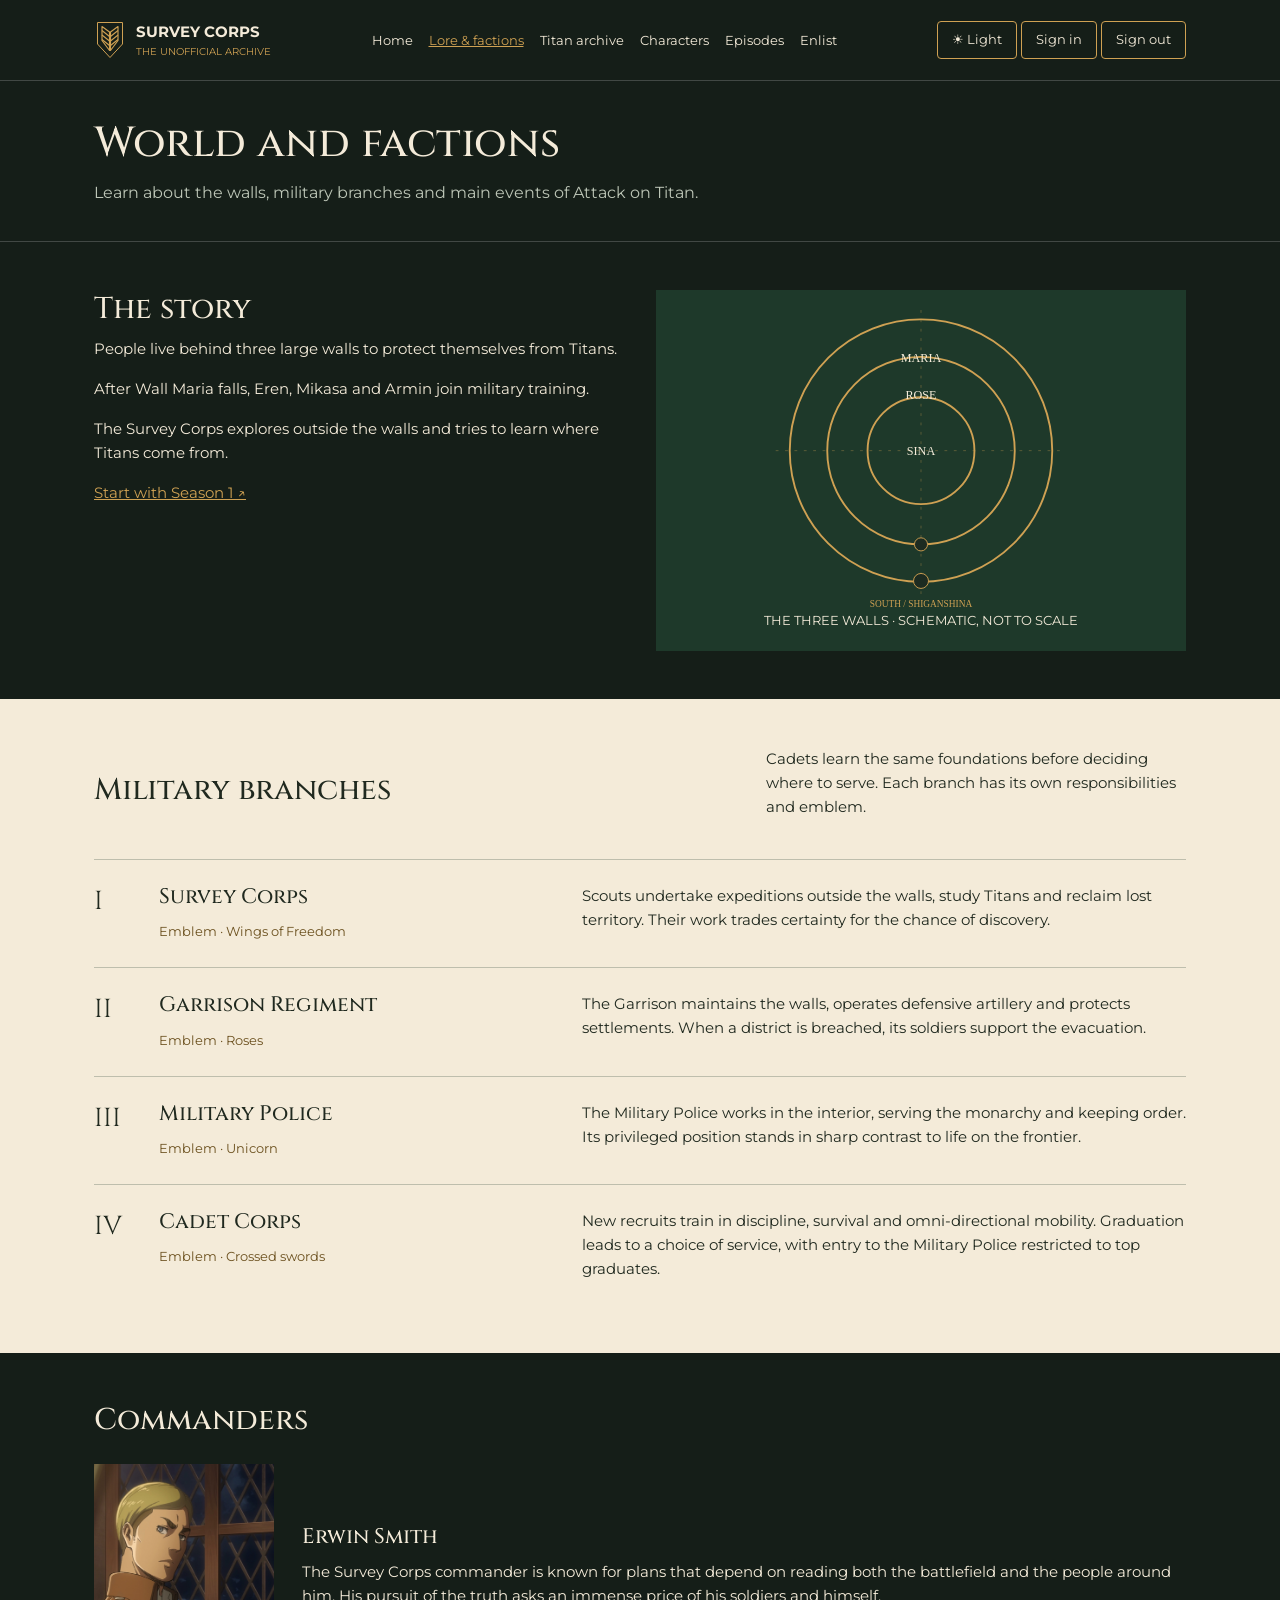
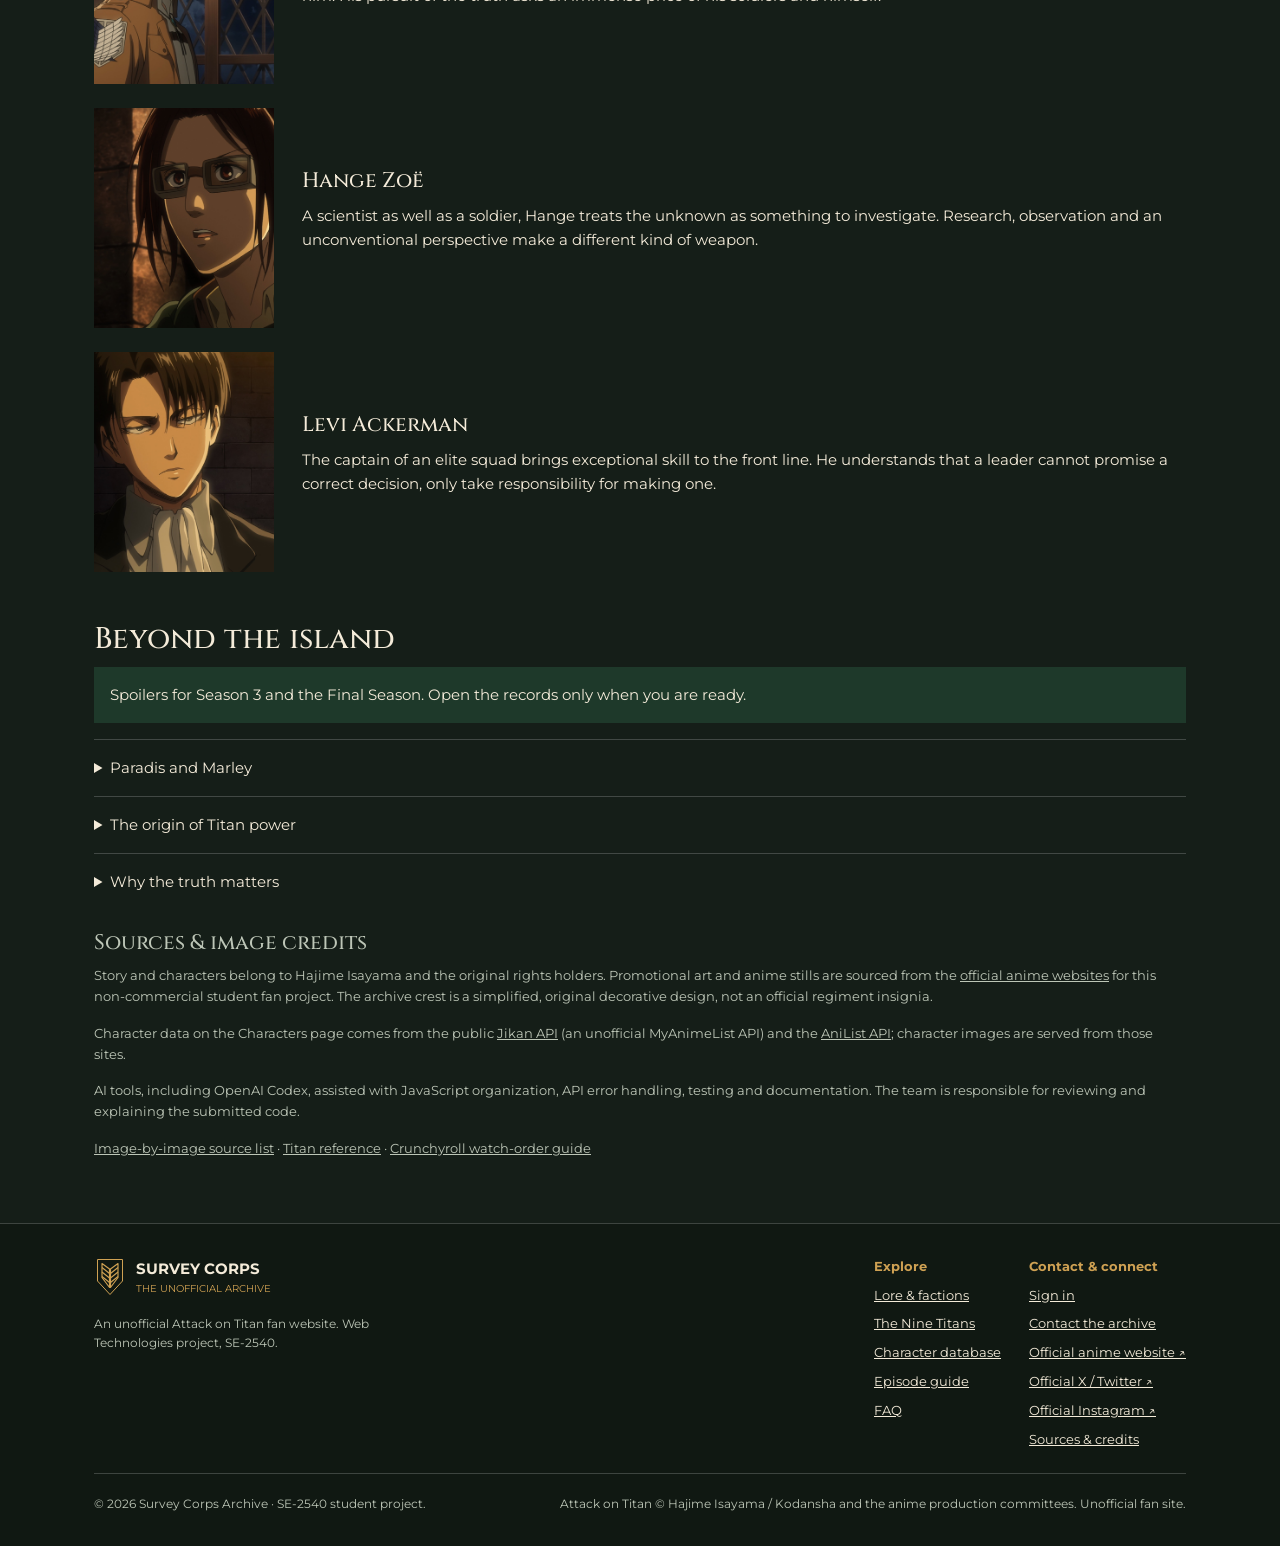
==== commit b6189300: "Integrate Final modules and update project docs Loads the account and Titan modules on all seven pag" ====
--- a/about.html
+++ b/about.html
@@ -6,12 +6,15 @@
     <meta name="description" content="Understand the world of Attack on Titan, its military branches and the leaders of the Survey Corps.">
     <meta name="theme-color" content="#1e392a">
     <title>Lore &amp; factions | Survey Corps Archive</title>
+    <script src="js/init.js"></script>
     <link rel="icon" href="assets/crest.svg" type="image/svg+xml">
     <link rel="stylesheet" href="vendor/bootstrap.min.css">
     <link rel="stylesheet" href="css/fonts.css">
     <link rel="stylesheet" href="css/style.css">
     <script src="vendor/jquery.min.js" defer></script>
     <script src="js/script.js" defer></script>
+    <script src="js/account.js" defer></script>
+    <script src="js/titans.js" defer></script>
   </head>
   <body>
     <a class="skip-link" href="#main">Skip to content</a>
@@ -31,9 +34,21 @@
           <a href="index.html">Home</a>
           <a href="about.html" aria-current="page">Lore &amp; factions</a>
           <a href="titans.html">Titan archive</a>
+          <a href="characters.html">Characters</a>
           <a href="episodes.html">Episodes</a>
           <a href="join.html" class="nav-enlist">Enlist</a>
         </nav>
+        <div class="header-tools">
+          <button class="theme-toggle btn" type="button" aria-label="Switch to light theme" title="Switch colour theme">
+            <span class="theme-icon" aria-hidden="true">☀</span>
+            <span class="theme-label">Light</span>
+          </button>
+          <a class="btn only-guest signin-link" href="signin.html">Sign in</a>
+          <span class="user-chip only-user">
+            <a class="user-name" data-user-name href="signin.html" aria-label="Open your account"></a>
+            <button class="btn" type="button" data-signout>Sign out</button>
+          </span>
+        </div>
       </div>
     </header>
     <main id="main">
@@ -239,6 +254,12 @@
               insignia.
             </p>
             <p>
+              Character data on the Characters page comes from the public
+              <a href="https://jikan.moe/" target="_blank" rel="noopener noreferrer">Jikan API</a>
+              (an unofficial MyAnimeList API) and the <a href="https://anilist.co/" target="_blank" rel="noopener noreferrer">AniList API</a>; character images are served from those sites.
+            </p>
+            <p>AI tools, including OpenAI Codex, assisted with JavaScript organization, API error handling, testing and documentation. The team is responsible for reviewing and explaining the submitted code.</p>
+            <p>
               <a href="ASSET_SOURCES.md">Image-by-image source list</a> ·
               <a href="https://attackontitan.fandom.com/wiki/Nine_Titans_(Anime)" target="_blank" rel="noopener noreferrer">Titan reference</a>
               ·
@@ -266,10 +287,13 @@
               <b>Explore</b>
               <a href="about.html">Lore &amp; factions</a>
               <a href="titans.html">The Nine Titans</a>
+              <a href="characters.html">Character database</a>
               <a href="episodes.html">Episode guide</a>
+              <a href="index.html#faq">FAQ</a>
             </div>
             <div>
               <b>Contact &amp; connect</b>
+              <a href="signin.html">Sign in</a>
               <a href="join.html#contact">Contact the archive</a>
               <a href="https://shingeki.tv/" target="_blank" rel="noopener noreferrer">Official anime website ↗</a>
               <a href="https://x.com/anime_shingeki" target="_blank" rel="noopener noreferrer">Official X / Twitter ↗</a>
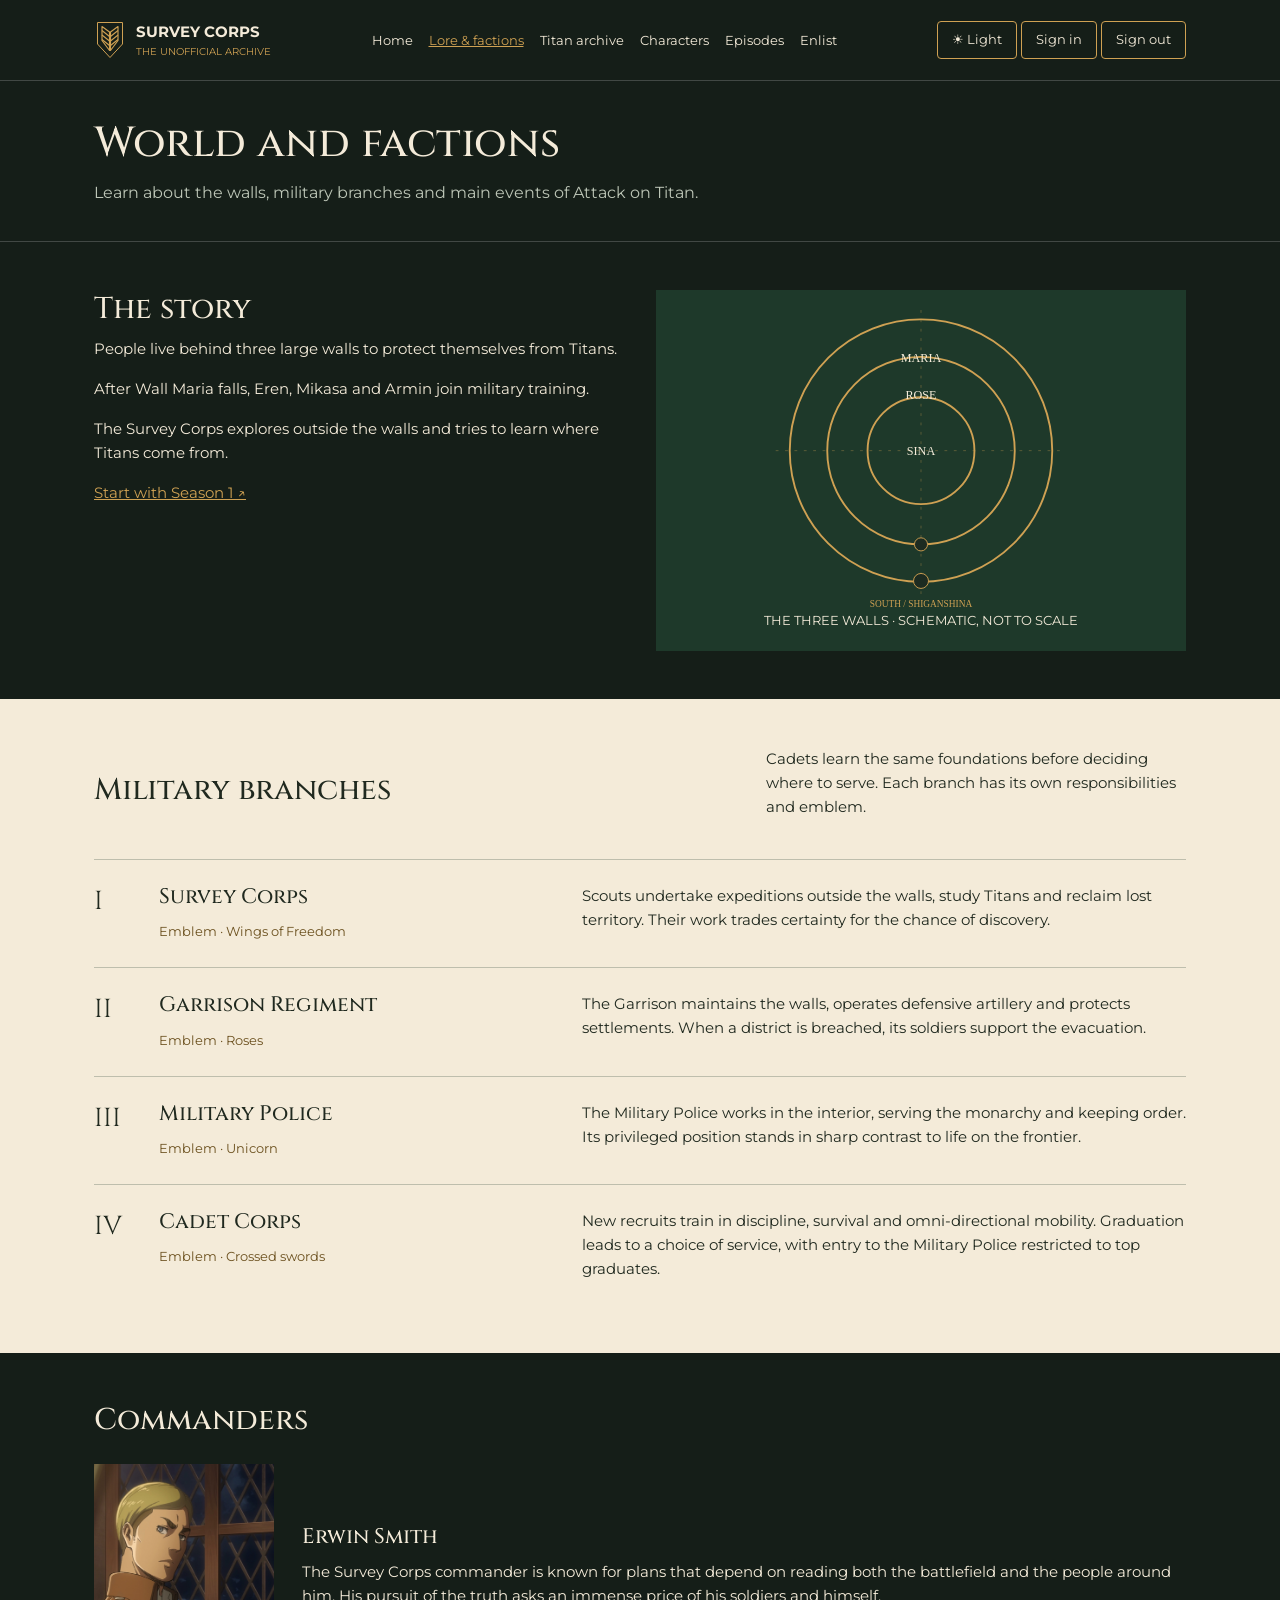
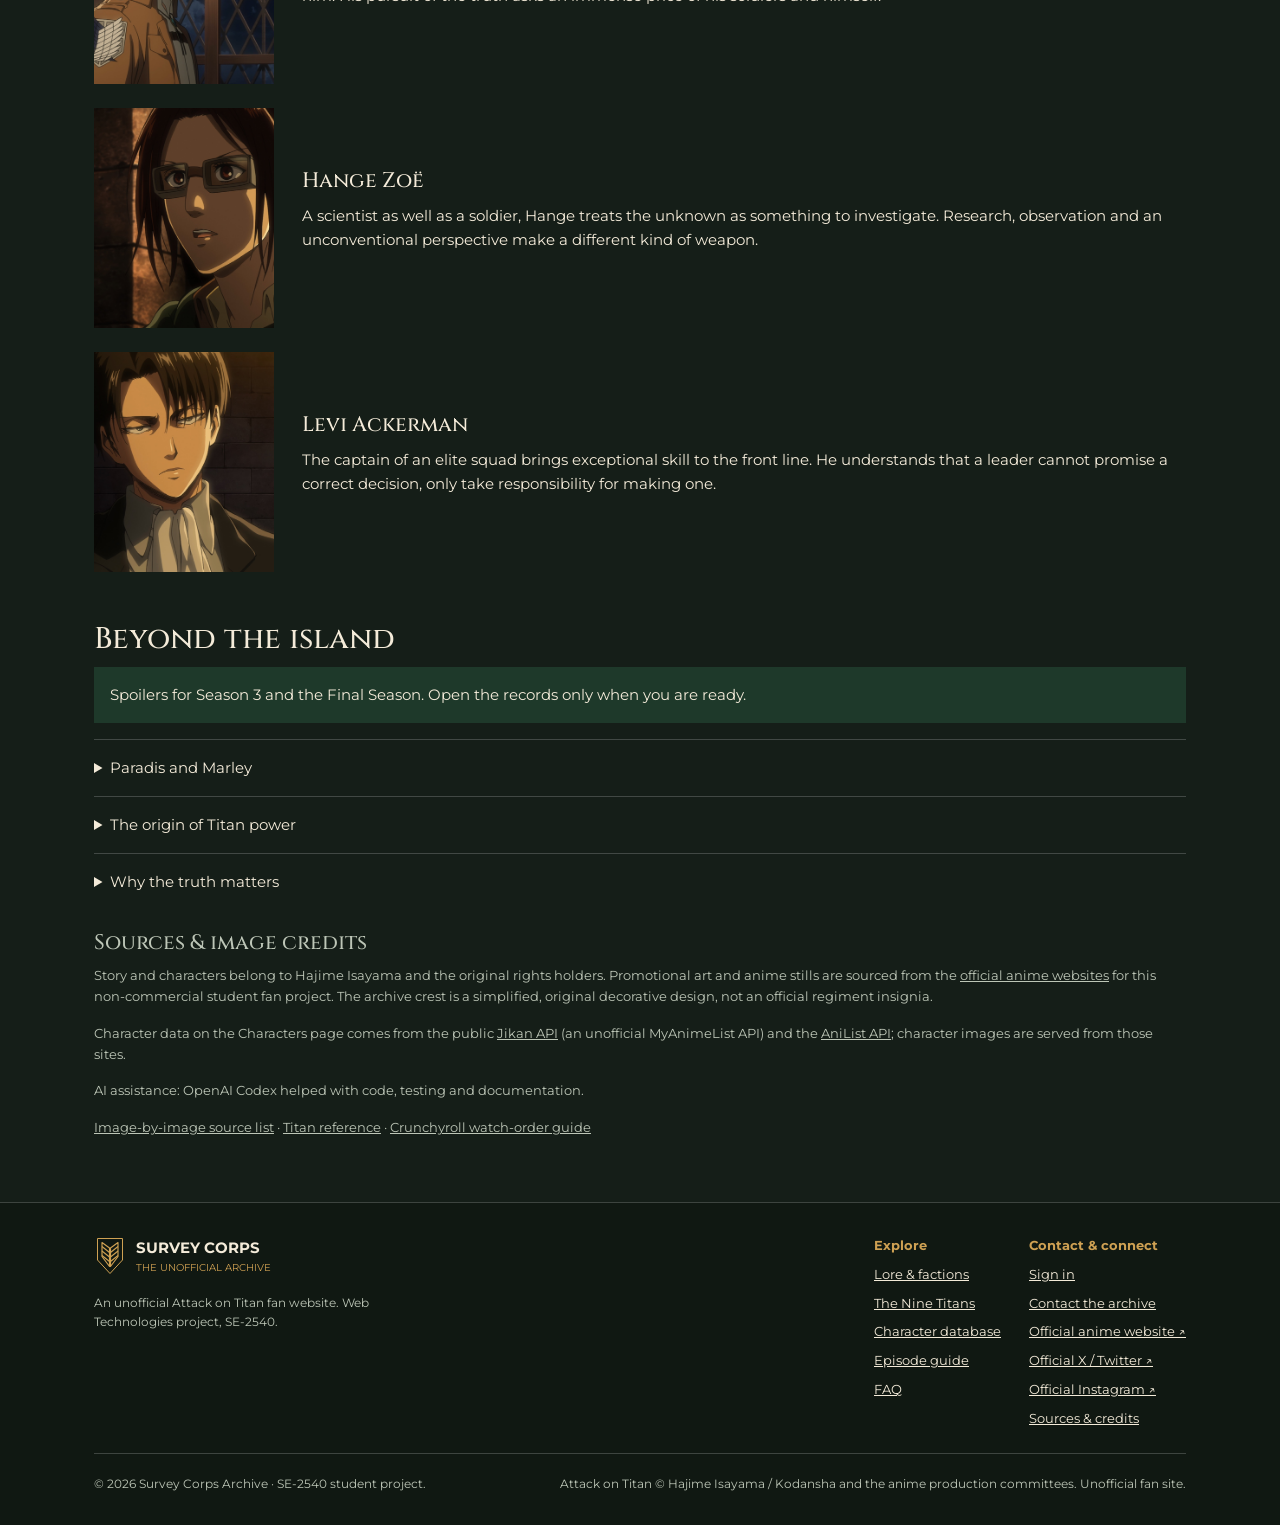
==== commit 7889cb26: "Keep the website AI credit concise" ====
--- a/about.html
+++ b/about.html
@@ -258,7 +258,7 @@
               <a href="https://jikan.moe/" target="_blank" rel="noopener noreferrer">Jikan API</a>
               (an unofficial MyAnimeList API) and the <a href="https://anilist.co/" target="_blank" rel="noopener noreferrer">AniList API</a>; character images are served from those sites.
             </p>
-            <p>AI tools, including OpenAI Codex, assisted with JavaScript organization, API error handling, testing and documentation. The team is responsible for reviewing and explaining the submitted code.</p>
+            <p>AI assistance: OpenAI Codex helped with code, testing and documentation.</p>
             <p>
               <a href="ASSET_SOURCES.md">Image-by-image source list</a> ·
               <a href="https://attackontitan.fandom.com/wiki/Nine_Titans_(Anime)" target="_blank" rel="noopener noreferrer">Titan reference</a>
